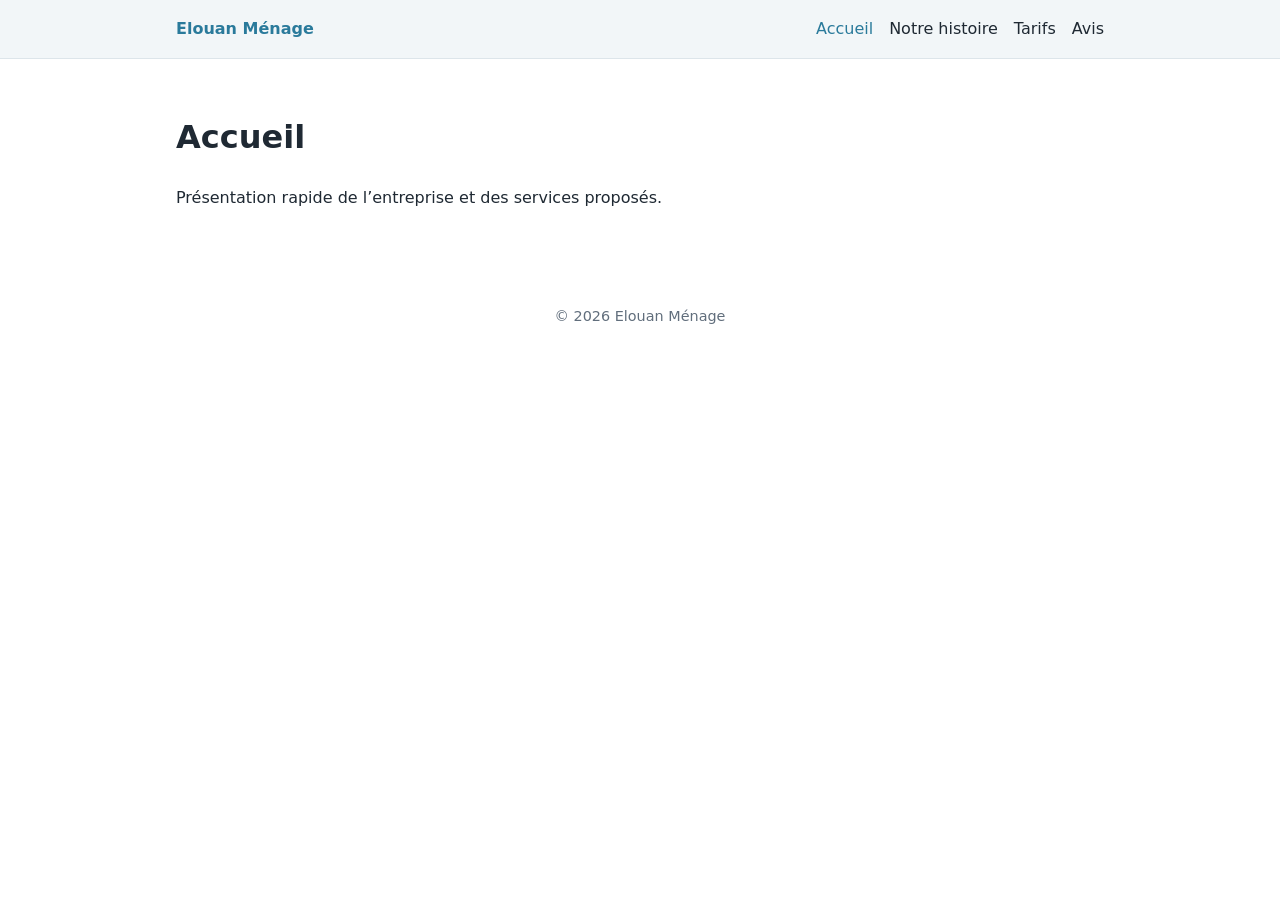
==== index.html @ 5d86d1ef "Accueil : squelette de la page (Rachel) Co-Authored-By: Claude Opus 5.5 <noreply@anthropic.com>" ====
<!doctype html>
<html lang="fr">
<head>
  <meta charset="utf-8">
  <meta name="viewport" content="width=device-width, initial-scale=1">
  <title>Accueil — Elouan Ménage</title>
  <link rel="stylesheet" href="style.css">
</head>
<body>
  <header>
    <nav>
      <a class="logo" href="index.html">Elouan Ménage</a>
      <a href="index.html" aria-current="page">Accueil</a>
      <a href="notre-histoire.html">Notre histoire</a>
      <a href="tarifs.html">Tarifs</a>
      <a href="avis.html">Avis</a>
    </nav>
  </header>

  <main>
    <!-- Page gérée par Rachel sur la branche rachel/accueil -->
    <h1>Accueil</h1>
    <p>Présentation rapide de l’entreprise et des services proposés.</p>
    <!-- À compléter : accroche, services, bouton de contact -->
  </main>

  <footer>
    <p>&copy; 2026 Elouan Ménage</p>
  </footer>
</body>
</html>
---- style.css ----
:root {
  --bg: #ffffff;
  --text: #1f2933;
  --muted: #616e7c;
  --accent: #2a7a9b;
  --surface: #f2f6f8;
}

* { box-sizing: border-box; }

body {
  margin: 0;
  font-family: system-ui, -apple-system, "Segoe UI", Roboto, sans-serif;
  background: var(--bg);
  color: var(--text);
  line-height: 1.6;
}

header {
  background: var(--surface);
  border-bottom: 1px solid #dde5ea;
}

nav {
  max-width: 960px;
  margin: 0 auto;
  padding: 1rem;
  display: flex;
  flex-wrap: wrap;
  gap: 1rem;
  align-items: center;
}

nav .logo {
  font-weight: 700;
  margin-right: auto;
  color: var(--accent);
  text-decoration: none;
}

nav a { color: var(--text); text-decoration: none; }
nav a:hover, nav a[aria-current="page"] { color: var(--accent); }

main {
  max-width: 960px;
  margin: 0 auto;
  padding: 2rem 1rem;
}

footer {
  text-align: center;
  color: var(--muted);
  padding: 2rem 1rem;
  font-size: 0.9rem;
}
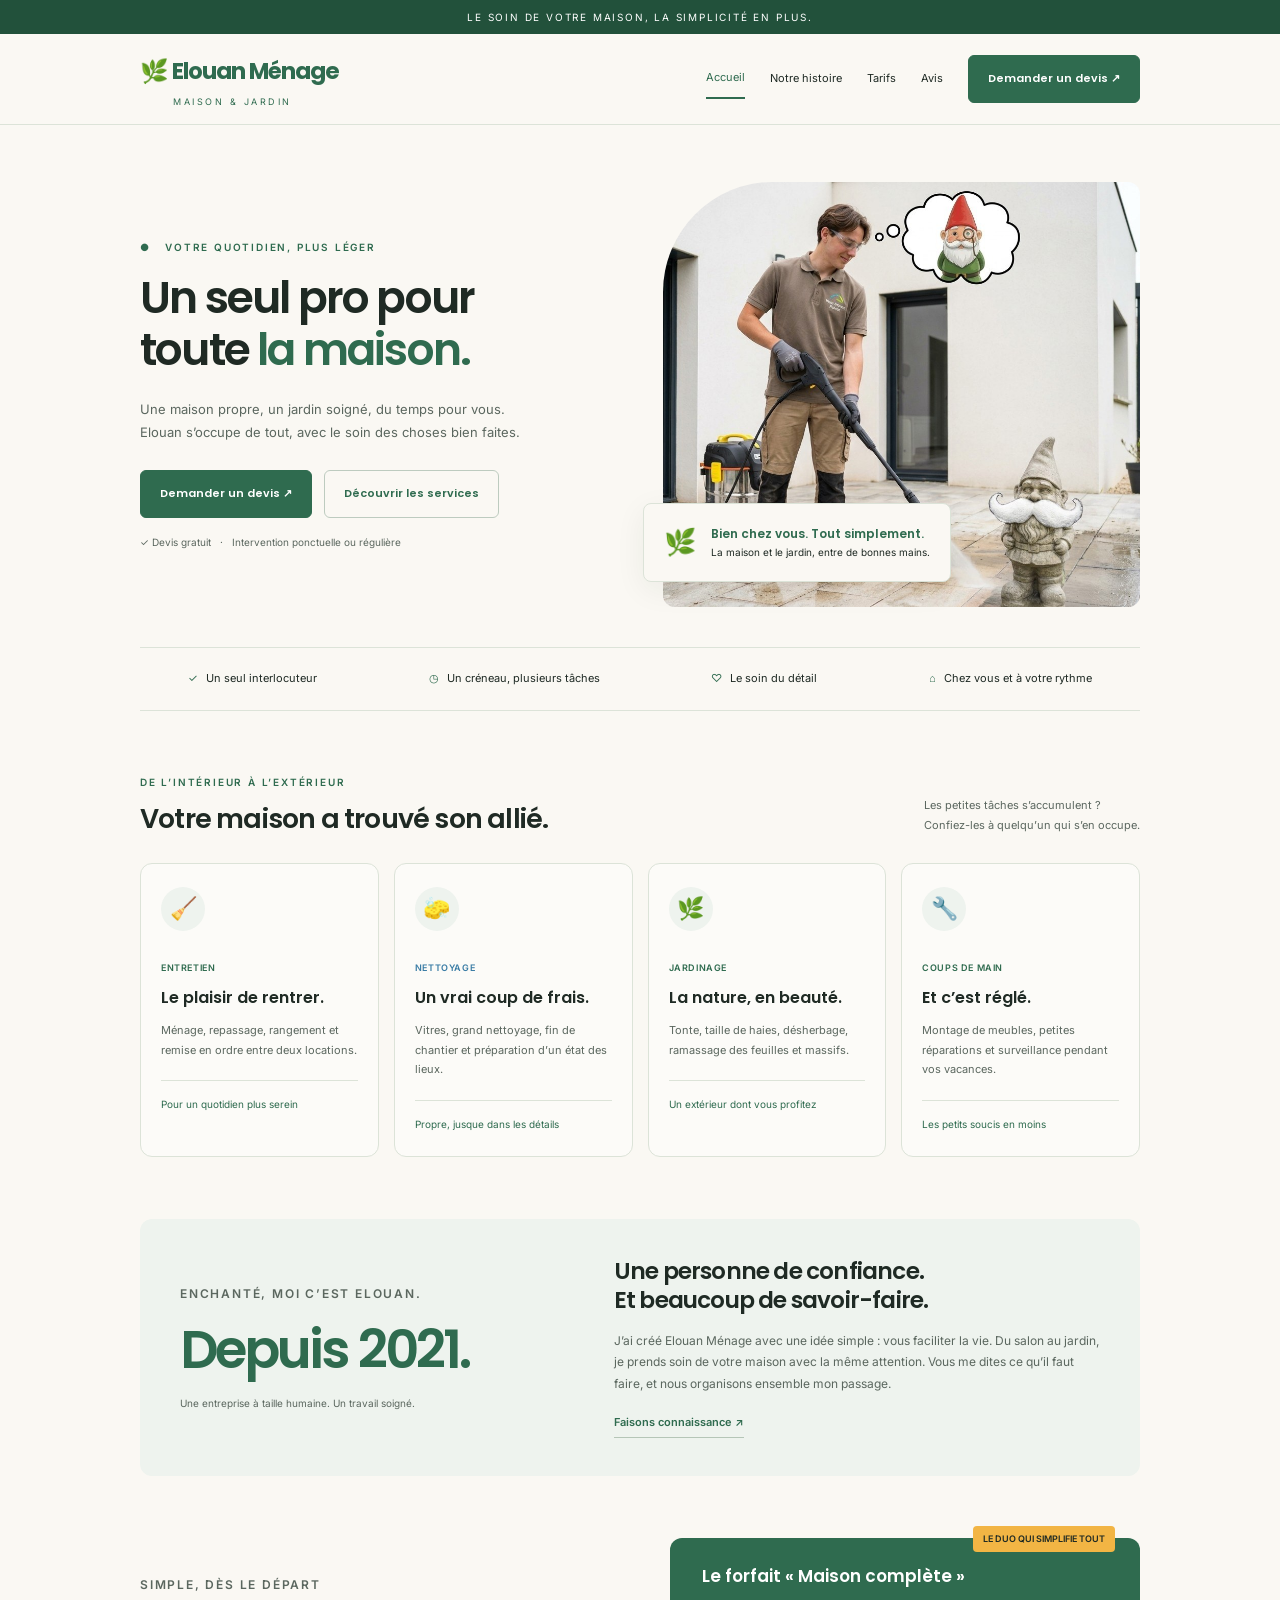
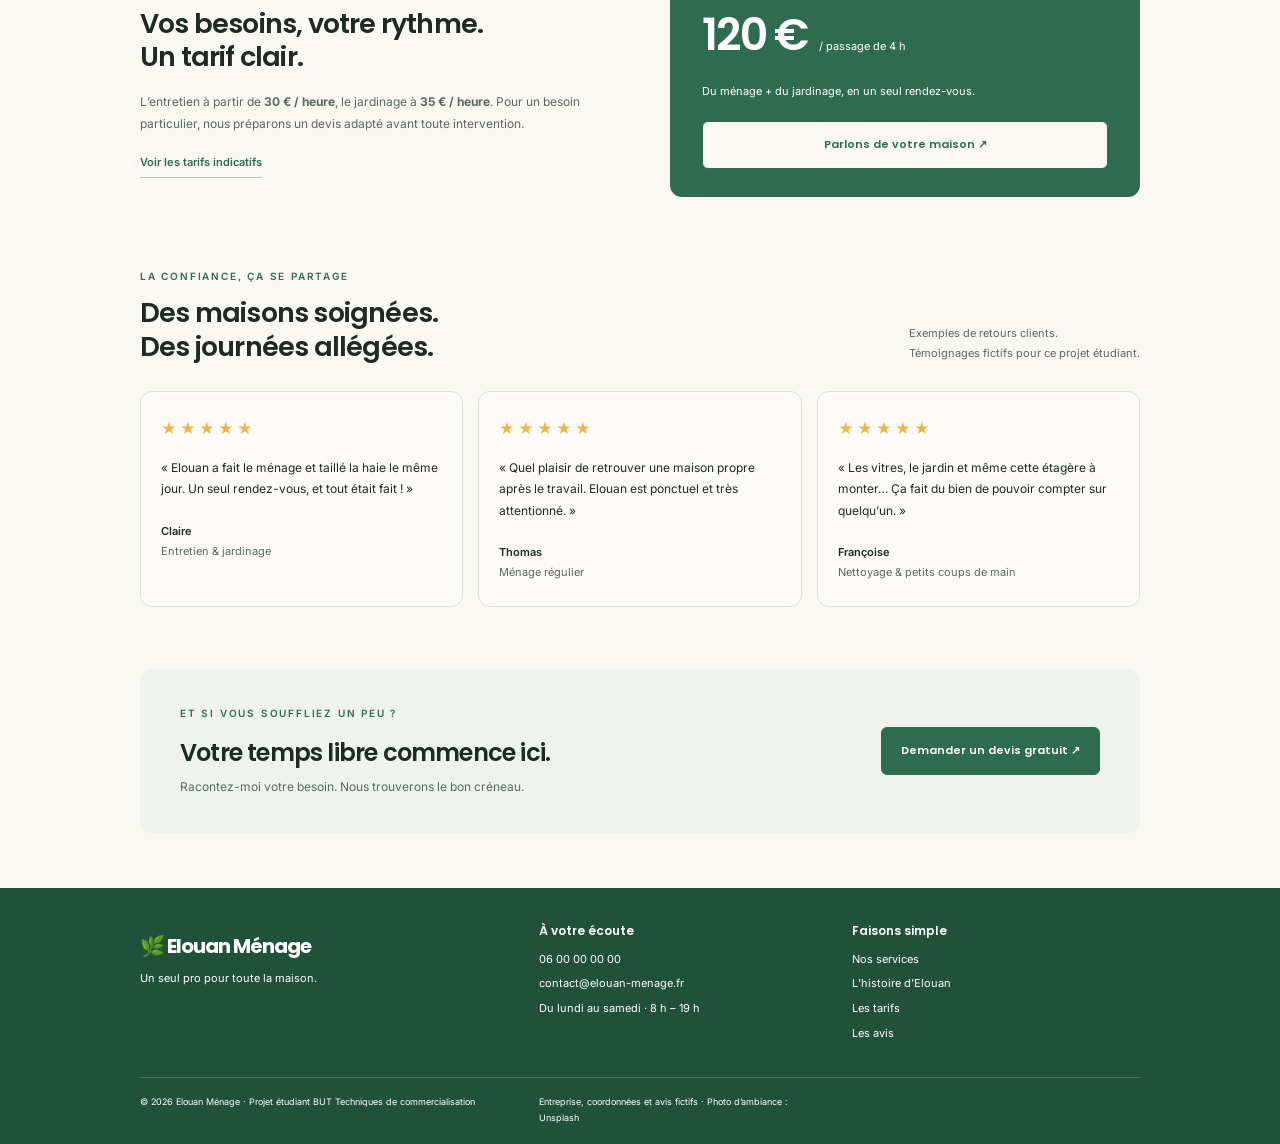
==== commit 1986b7ad: "Accueil : page de Rachel branchée au site - Accueil-Elouan-Menage.html renommé en index.html (rempla" ====
--- a/index.html
+++ b/index.html
@@ -1,31 +1,5 @@
-<!doctype html>
-<html lang="fr">
-<head>
-  <meta charset="utf-8">
-  <meta name="viewport" content="width=device-width, initial-scale=1">
-  <title>Accueil — Elouan Ménage</title>
-  <link rel="stylesheet" href="style.css">
-</head>
-<body>
-  <header>
-    <nav>
-      <a class="logo" href="index.html">Elouan Ménage</a>
-      <a href="index.html" aria-current="page">Accueil</a>
-      <a href="notre-histoire.html">Notre histoire</a>
-      <a href="tarifs.html">Tarifs</a>
-      <a href="avis.html">Avis</a>
-    </nav>
-  </header>
-
-  <main>
-    <!-- Page gérée par Rachel sur la branche rachel/accueil -->
-    <h1>Accueil</h1>
-    <p>Présentation rapide de l’entreprise et des services proposés.</p>
-    <!-- À compléter : accroche, services, bouton de contact -->
-  </main>
-
-  <footer>
-    <p>&copy; 2026 Elouan Ménage</p>
-  </footer>
-</body>
-</html>
+<!doctype html><html lang="fr"><head><meta charset="utf-8"><meta name="viewport" content="width=device-width,initial-scale=1"><meta name="description" content="Entretien, nettoyage, jardinage : Elouan prend soin de votre maison. Découvrez les services et demandez votre devis."><title>Elouan Ménage — Un seul pro pour toute la maison</title><link href="https://fonts.googleapis.com/css2?family=Inter:wght@400;500;600&family=Poppins:wght@500;600;700&display=swap" rel="stylesheet"><style>
+:root{--vert:#2F6B4F;--vert-fonce:#22513B;--bleu:#3A7CA5;--soleil:#F2B544;--fond:#FAF8F3;--surface:#EEF3EE;--texte:#1F2A24;--texte-doux:#5B675F;--rayon:12px}*{box-sizing:border-box}html{scroll-behavior:smooth;scroll-padding-top:25px}body{margin:0;background:var(--fond);color:var(--texte);font:14px/1.8 Inter,sans-serif}h1,h2,h3,.logo,.btn{font-family:Poppins,sans-serif}h1,h2,h3,p{margin:0}h1,h2,h3{line-height:1.25}a{color:inherit;text-decoration:none}button,input,select,textarea{font:inherit}a:focus-visible,button:focus-visible,input:focus-visible,textarea:focus-visible,select:focus-visible{outline:3px solid var(--bleu);outline-offset:4px}.wrap,main{width:min(1000px,calc(100% - 48px));margin:auto}.top{background:var(--vert-fonce);color:white;text-align:center;font-size:10px;letter-spacing:1.8px;padding:8px}header{border-bottom:1px solid #dce3d8}header .wrap{height:90px;display:flex;align-items:center;justify-content:space-between;gap:20px}.logo{font-size:23px;letter-spacing:-1px;font-weight:700;color:var(--vert)}.logo small{display:block;font:9px Inter;letter-spacing:2.5px;margin-left:33px;margin-top:4px}nav{display:flex;gap:25px;align-items:center;font-size:11px}nav .active{border-bottom:2px solid var(--vert);color:var(--vert);padding:9px 0}.btn{display:inline-flex;justify-content:center;align-items:center;gap:22px;background:var(--vert);color:white;border:1px solid var(--vert);border-radius:6px;padding:13px 19px;font-size:11px;font-weight:600;cursor:pointer;transition:transform .2s,background .2s}.btn:hover{background:var(--vert-fonce);transform:translateY(-2px)}.btn-secondaire{background:transparent;color:var(--vert);border-color:#bdcbbf}.btn-secondaire:hover{background:var(--surface)}.hero{display:grid;grid-template-columns:1fr 1fr;gap:45px;align-items:center;padding:57px 0 40px}.eyebrow{font-size:10px;letter-spacing:1.8px;font-weight:600;color:var(--vert);text-transform:uppercase;margin-bottom:16px}h1{font-size:44px;font-weight:600;letter-spacing:-1.8px;line-height:1.18;margin-bottom:22px}h1 em{font-style:normal;color:var(--vert)}.lead{font-size:13px;color:var(--texte-doux);max-width:390px}.actions{display:flex;gap:12px;flex-wrap:wrap;margin-top:26px}.note{font-size:10px;color:var(--texte-doux);margin-top:15px}.photo{height:425px;position:relative}.photo img{width:100%;height:100%;object-fit:cover;border-radius:110px 12px 12px 12px}.photo-label{position:absolute;bottom:25px;left:-20px;background:var(--fond);border:1px solid #dce3d8;box-shadow:0 8px 30px #1f2a2410;border-radius:8px;padding:15px 20px;font-size:10px;display:flex;gap:15px;align-items:center}.photo-label b{display:block;font:600 12px Poppins;color:var(--vert)}.photo-label>span{font-size:26px}.benefits{display:flex;justify-content:space-around;gap:15px;padding:21px 0;border-block:1px solid #dce3d8;font-size:11px}.benefits span{color:var(--vert);margin-right:8px}.section{padding:62px 0}h2{font-size:27px;letter-spacing:-.8px;font-weight:600}.section-head{display:flex;align-items:end;justify-content:space-between;gap:30px;margin-bottom:27px}.section-head p:last-child{color:var(--texte-doux);font-size:11px}.section .eyebrow{margin-bottom:11px}.grille{display:grid;grid-template-columns:repeat(4,1fr);gap:15px}.carte{border:1px solid #dce3d8;border-radius:var(--rayon);padding:23px 20px;background:#ffffff60}.icon{display:flex;align-items:center;justify-content:center;background:var(--surface);border-radius:50%;width:44px;height:44px;font-size:22px;margin-bottom:22px}.badge{font-size:9px;font-weight:600;letter-spacing:.6px;color:var(--vert)}.badge-nettoyage{color:var(--bleu)}h3{font-size:16px;font-weight:600;margin:10px 0 13px}.carte p{font-size:11px;color:var(--texte-doux)}.card-bottom{border-top:1px solid #dce3d8;padding-top:14px;margin-top:20px;color:var(--vert);font-size:10px}.story{background:var(--surface);border-radius:12px;padding:38px 40px;display:grid;grid-template-columns:1fr 1.25fr;gap:45px;align-items:center}.since{font:600 53px/1.1 Poppins;letter-spacing:-3px;color:var(--vert)}.since small{display:block;font:10px/1.7 Inter;letter-spacing:0;color:var(--texte-doux);margin-top:16px}.story h2{font-size:23px;margin-bottom:15px}.story p{font-size:12px;color:var(--texte-doux)}.text-link{display:inline-block;color:var(--vert);font-weight:600;font-size:11px;border-bottom:1px solid #b5c6b7;padding-bottom:4px;margin-top:19px}.pricing{display:grid;grid-template-columns:1fr 1fr;gap:60px;align-items:center}.pricing p{color:var(--texte-doux);font-size:12px;margin-top:17px}.price-card{position:relative;background:var(--vert);color:white;border-radius:12px;padding:28px 32px}.tag{position:absolute;right:25px;top:-12px;background:var(--soleil);color:var(--texte);padding:5px 10px;border-radius:4px;font-size:9px;font-weight:600}.price-card h3{font-size:17px;margin:0}.price{font:600 44px Poppins;letter-spacing:-2px;margin:15px 0}.price small{font:11px Inter;letter-spacing:0;margin-left:12px}.price-card p{color:white;font-size:11px;margin:0 0 19px}.price-card .btn{width:100%;background:var(--fond);color:var(--vert)}.reviews{padding-top:8px}.reviews .grille{grid-template-columns:repeat(3,1fr)}.etoiles{color:var(--soleil)!important;letter-spacing:3px;font-size:15px!important}blockquote{margin:15px 0 22px;font-size:12px;line-height:1.8}.auteur{color:var(--texte)!important;font-weight:600}.cta{background:var(--surface);padding:35px 40px;border-radius:12px;display:flex;justify-content:space-between;align-items:center;gap:25px;margin-bottom:55px}.cta h2{font-size:24px}.cta p:last-child{font-size:12px;color:var(--texte-doux);margin-top:8px}footer{background:var(--vert-fonce);color:white;padding:35px 0 18px}footer .wrap{display:grid;grid-template-columns:1.3fr 1fr 1fr;gap:25px}footer .logo{color:white;font-size:20px}footer a{display:block;font-size:11px;margin:5px 0}footer p{font-size:11px}footer h3{font-size:12px;margin:0 0 12px}.footer-bottom{border-top:1px solid #ffffff30;margin-top:28px;padding-top:16px;font-size:9px;display:flex;justify-content:space-between;gap:20px}.menu{display:none}dialog{max-width:500px;width:calc(100% - 32px);border:1px solid #c5d0c3;border-radius:16px;padding:30px;background:var(--fond);color:var(--texte)}dialog::backdrop{background:#1f2a2477;backdrop-filter:blur(4px)}dialog h2{font-size:24px}.close{float:right;background:none;border:0;font-size:25px;cursor:pointer}form{display:grid;gap:12px;margin-top:20px}label{font-size:12px;font-weight:600}input,select,textarea{display:block;width:100%;padding:10px;border:1px solid #b5c6b7;background:white;border-radius:6px;margin-top:5px;color:var(--texte)}textarea{resize:vertical}.fine{font-size:10px;color:var(--texte-doux)}.skip{position:absolute;left:-1000px}.skip:focus{left:10px;top:10px;z-index:10;background:var(--fond);padding:10px}@media(max-width:800px){nav{gap:13px}nav .btn{display:none}.hero{gap:25px}h1{font-size:36px}.grille{grid-template-columns:repeat(2,1fr)}.photo{height:400px}.benefits{flex-wrap:wrap}.story{gap:25px}.pricing{gap:30px}}@media(max-width:580px){main,.wrap{width:calc(100% - 36px)}.top{font-size:8px}.logo{font-size:20px}header .wrap{height:77px;position:relative}.menu{display:block;background:none;border:1px solid #bdcbbf;padding:7px 10px;border-radius:5px;color:var(--vert)}nav{display:none;position:absolute;top:77px;left:-18px;right:-18px;background:var(--fond);padding:20px;z-index:5;border-bottom:1px solid #c5d0c3}nav.open{display:flex;flex-direction:column;align-items:start}nav .btn{display:flex}.hero{grid-template-columns:1fr;padding-top:35px;gap:30px}h1{font-size:39px}.photo{height:320px}.photo-label{left:10px;bottom:15px}.benefits{justify-content:start;gap:13px;font-size:10px}.benefits div{width:46%}.section{padding:42px 0}.section-head{display:block}.section-head>p{margin-top:14px}.carte{padding:19px 15px}.grille{gap:11px}.story{grid-template-columns:1fr;padding:28px}.since{font-size:45px}.pricing{grid-template-columns:1fr;gap:30px}.reviews .grille{grid-template-columns:1fr}.cta{display:block;padding:28px;margin-bottom:35px}.cta .btn{margin-top:20px}footer .wrap{grid-template-columns:1fr 1fr}footer .brand{grid-column:1/-1}.footer-bottom{display:block}h2{font-size:26px}}@media(prefers-reduced-motion:reduce){html{scroll-behavior:auto}.btn{transition:none}}
+</style></head><body><a class="skip" href="#contenu">Aller au contenu</a><div class="top">LE SOIN DE VOTRE MAISON, LA SIMPLICITÉ EN PLUS.</div><header><div class="wrap"><a href="index.html" class="logo">🌿 Elouan Ménage<small>MAISON & JARDIN</small></a><button class="menu" aria-expanded="false" aria-controls="navigation">Menu ☰</button><nav id="navigation" aria-label="Navigation principale"><a class="active" href="index.html" aria-current="page">Accueil</a><a href="notre-histoire.html">Notre histoire</a><a href="tarifs.html">Tarifs</a><a href="avis.html">Avis</a><button class="btn" data-devis>Demander un devis ↗</button></nav></div></header><main id="contenu"><section class="hero"><div><p class="eyebrow">● &nbsp; Votre quotidien, plus léger</p><h1>Un seul pro pour<br>toute <em>la maison.</em></h1><p class="lead">Une maison propre, un jardin soigné, du temps pour vous. Elouan s’occupe de tout, avec le soin des choses bien faites.</p><div class="actions"><button class="btn" data-devis>Demander un devis ↗</button><a class="btn btn-secondaire" href="#services">Découvrir les services</a></div><p class="note">✓ Devis gratuit &nbsp; · &nbsp; Intervention ponctuelle ou régulière</p></div><div class="photo"><img style="object-position:72% center" src="images/accueil-terrasse-nain.jpg" alt="Elouan nettoie une terrasse au nettoyeur haute pression, sous l'œil d'un nain de jardin à moustache" width="1280" height="832" fetchpriority="high"><div class="photo-label"><span>🌿</span><div><b>Bien chez vous. Tout simplement.</b>La maison et le jardin, entre de bonnes mains.</div></div></div></section><div class="benefits"><div><span>✓</span>Un seul interlocuteur</div><div><span>◷</span>Un créneau, plusieurs tâches</div><div><span>♡</span>Le soin du détail</div><div><span>⌂</span>Chez vous et à votre rythme</div></div><section class="section" id="services"><div class="section-head"><div><p class="eyebrow">De l’intérieur à l’extérieur</p><h2>Votre maison a trouvé son allié.</h2></div><p>Les petites tâches s’accumulent ?<br>Confiez-les à quelqu’un qui s’en occupe.</p></div><div class="grille"><article class="carte"><span class="icon" aria-hidden="true">🧹</span><span class="badge badge-entretien">ENTRETIEN</span><h3>Le plaisir de rentrer.</h3><p>Ménage, repassage, rangement et remise en ordre entre deux locations.</p><div class="card-bottom">Pour un quotidien plus serein</div></article><article class="carte"><span class="icon" aria-hidden="true">🧽</span><span class="badge badge-nettoyage">NETTOYAGE</span><h3>Un vrai coup de frais.</h3><p>Vitres, grand nettoyage, fin de chantier et préparation d’un état des lieux.</p><div class="card-bottom">Propre, jusque dans les détails</div></article><article class="carte"><span class="icon" aria-hidden="true">🌿</span><span class="badge badge-jardinage">JARDINAGE</span><h3>La nature, en beauté.</h3><p>Tonte, taille de haies, désherbage, ramassage des feuilles et massifs.</p><div class="card-bottom">Un extérieur dont vous profitez</div></article><article class="carte"><span class="icon" aria-hidden="true">🔧</span><span class="badge badge-coup-de-main">COUPS DE MAIN</span><h3>Et c’est réglé.</h3><p>Montage de meubles, petites réparations et surveillance pendant vos vacances.</p><div class="card-bottom">Les petits soucis en moins</div></article></div></section><section class="story" id="histoire"><div><p class="eyebrow">Enchanté, moi c’est Elouan.</p><div class="since">Depuis 2021.<small>Une entreprise à taille humaine. Un travail soigné.</small></div></div><div><h2>Une personne de confiance.<br>Et beaucoup de savoir-faire.</h2><p>J’ai créé Elouan Ménage avec une idée simple : vous faciliter la vie. Du salon au jardin, je prends soin de votre maison avec la même attention. Vous me dites ce qu’il faut faire, et nous organisons ensemble mon passage.</p><a class="text-link" href="notre-histoire.html">Faisons connaissance ↗</a></div></section><section class="section pricing" id="tarifs"><div><p class="eyebrow">Simple, dès le départ</p><h2>Vos besoins, votre rythme.<br>Un tarif clair.</h2><p>L’entretien à partir de <strong>30 € / heure</strong>, le jardinage à <strong>35 € / heure</strong>. Pour un besoin particulier, nous préparons un devis adapté avant toute intervention.</p><details><summary class="text-link">Voir les tarifs indicatifs</summary><p>Grand nettoyage : à partir de 150 €.<br>Les prix seront précisés dans votre devis.</p></details></div><article class="price-card"><span class="tag">LE DUO QUI SIMPLIFIE TOUT</span><h3>Le forfait « Maison complète »</h3><div class="price">120 €<small>/ passage de 4 h</small></div><p>Du ménage + du jardinage, en un seul rendez-vous.</p><button class="btn" data-devis>Parlons de votre maison ↗</button></article></section><section class="section reviews" id="avis"><div class="section-head"><div><p class="eyebrow">La confiance, ça se partage</p><h2>Des maisons soignées.<br>Des journées allégées.</h2></div><p>Exemples de retours clients.<br>Témoignages fictifs pour ce projet étudiant.</p></div><div class="grille"><article class="carte avis"><p class="etoiles" aria-label="5 sur 5">★★★★★</p><blockquote>« Elouan a fait le ménage et taillé la haie le même jour. Un seul rendez-vous, et tout était fait ! »</blockquote><p class="auteur">Claire</p><p>Entretien & jardinage</p></article><article class="carte avis"><p class="etoiles" aria-label="5 sur 5">★★★★★</p><blockquote>« Quel plaisir de retrouver une maison propre après le travail. Elouan est ponctuel et très attentionné. »</blockquote><p class="auteur">Thomas</p><p>Ménage régulier</p></article><article class="carte avis"><p class="etoiles" aria-label="5 sur 5">★★★★★</p><blockquote>« Les vitres, le jardin et même cette étagère à monter… Ça fait du bien de pouvoir compter sur quelqu’un. »</blockquote><p class="auteur">Françoise</p><p>Nettoyage & petits coups de main</p></article></div></section><section class="cta" id="contact"><div><p class="eyebrow">Et si vous souffliez un peu ?</p><h2>Votre temps libre commence ici.</h2><p>Racontez-moi votre besoin. Nous trouverons le bon créneau.</p></div><button class="btn" data-devis>Demander un devis gratuit ↗</button></section></main><footer><div class="wrap"><div class="brand"><a href="index.html" class="logo">🌿 Elouan Ménage</a><p>Un seul pro pour toute la maison.</p></div><div><h3>À votre écoute</h3><a href="tel:+33600000000">06 00 00 00 00</a><a href="mailto:contact@elouan-menage.fr">contact@elouan-menage.fr</a><p>Du lundi au samedi · 8 h – 19 h</p></div><div><h3>Faisons simple</h3><a href="#services">Nos services</a><a href="notre-histoire.html">L’histoire d’Elouan</a><a href="tarifs.html">Les tarifs</a><a href="avis.html">Les avis</a></div></div><div class="wrap footer-bottom"><span>© 2026 Elouan Ménage · Projet étudiant BUT Techniques de commercialisation</span><span>Entreprise, coordonnées et avis fictifs · Photo d’ambiance : Unsplash</span></div></footer><dialog id="devis"><button class="close" aria-label="Fermer">×</button><p class="eyebrow">Un premier pas, tout simplement</p><h2>Parlons de votre besoin.</h2><p>Préparez votre demande de devis gratuit.</p><form><label>Votre nom<input name="nom" required autocomplete="name" placeholder="Prénom et nom"></label><label>Votre e-mail<input type="email" name="email" required autocomplete="email" placeholder="vous@exemple.fr"></label><label>Le service qui vous intéresse<select name="service"><option>Plusieurs services</option><option>Entretien</option><option>Nettoyage</option><option>Jardinage</option><option>Petits coups de main</option><option>Forfait Maison complète</option></select></label><label>Votre besoin<textarea name="besoin" required rows="3" placeholder="Votre commune, les tâches à prévoir, la fréquence souhaitée…"></textarea></label><button class="btn" type="submit">Préparer mon e-mail ↗</button><p class="fine">Démonstration : votre messagerie s’ouvrira avec la demande préparée. L’adresse est fictive. Aucune donnée n’est enregistrée sur ce site.</p></form></dialog><script>
+const menu=document.querySelector('.menu'),nav=document.querySelector('nav'),dialog=document.querySelector('dialog');menu.addEventListener('click',()=>{menu.setAttribute('aria-expanded',String(nav.classList.toggle('open')))});nav.querySelectorAll('a').forEach(a=>a.addEventListener('click',()=>{nav.classList.remove('open');menu.setAttribute('aria-expanded','false')}));document.querySelectorAll('[data-devis]').forEach(b=>b.addEventListener('click',()=>dialog.showModal()));document.querySelector('.close').addEventListener('click',()=>dialog.close());document.querySelector('form').addEventListener('submit',e=>{e.preventDefault();const d=new FormData(e.target);location.href='mailto:contact@elouan-menage.fr?subject='+encodeURIComponent('Demande de devis — '+d.get('service'))+'&body='+encodeURIComponent('Bonjour Elouan,\n\n'+d.get('besoin')+'\n\nService : '+d.get('service')+'\nNom : '+d.get('nom')+'\nE-mail : '+d.get('email'));});
+</script></body></html>
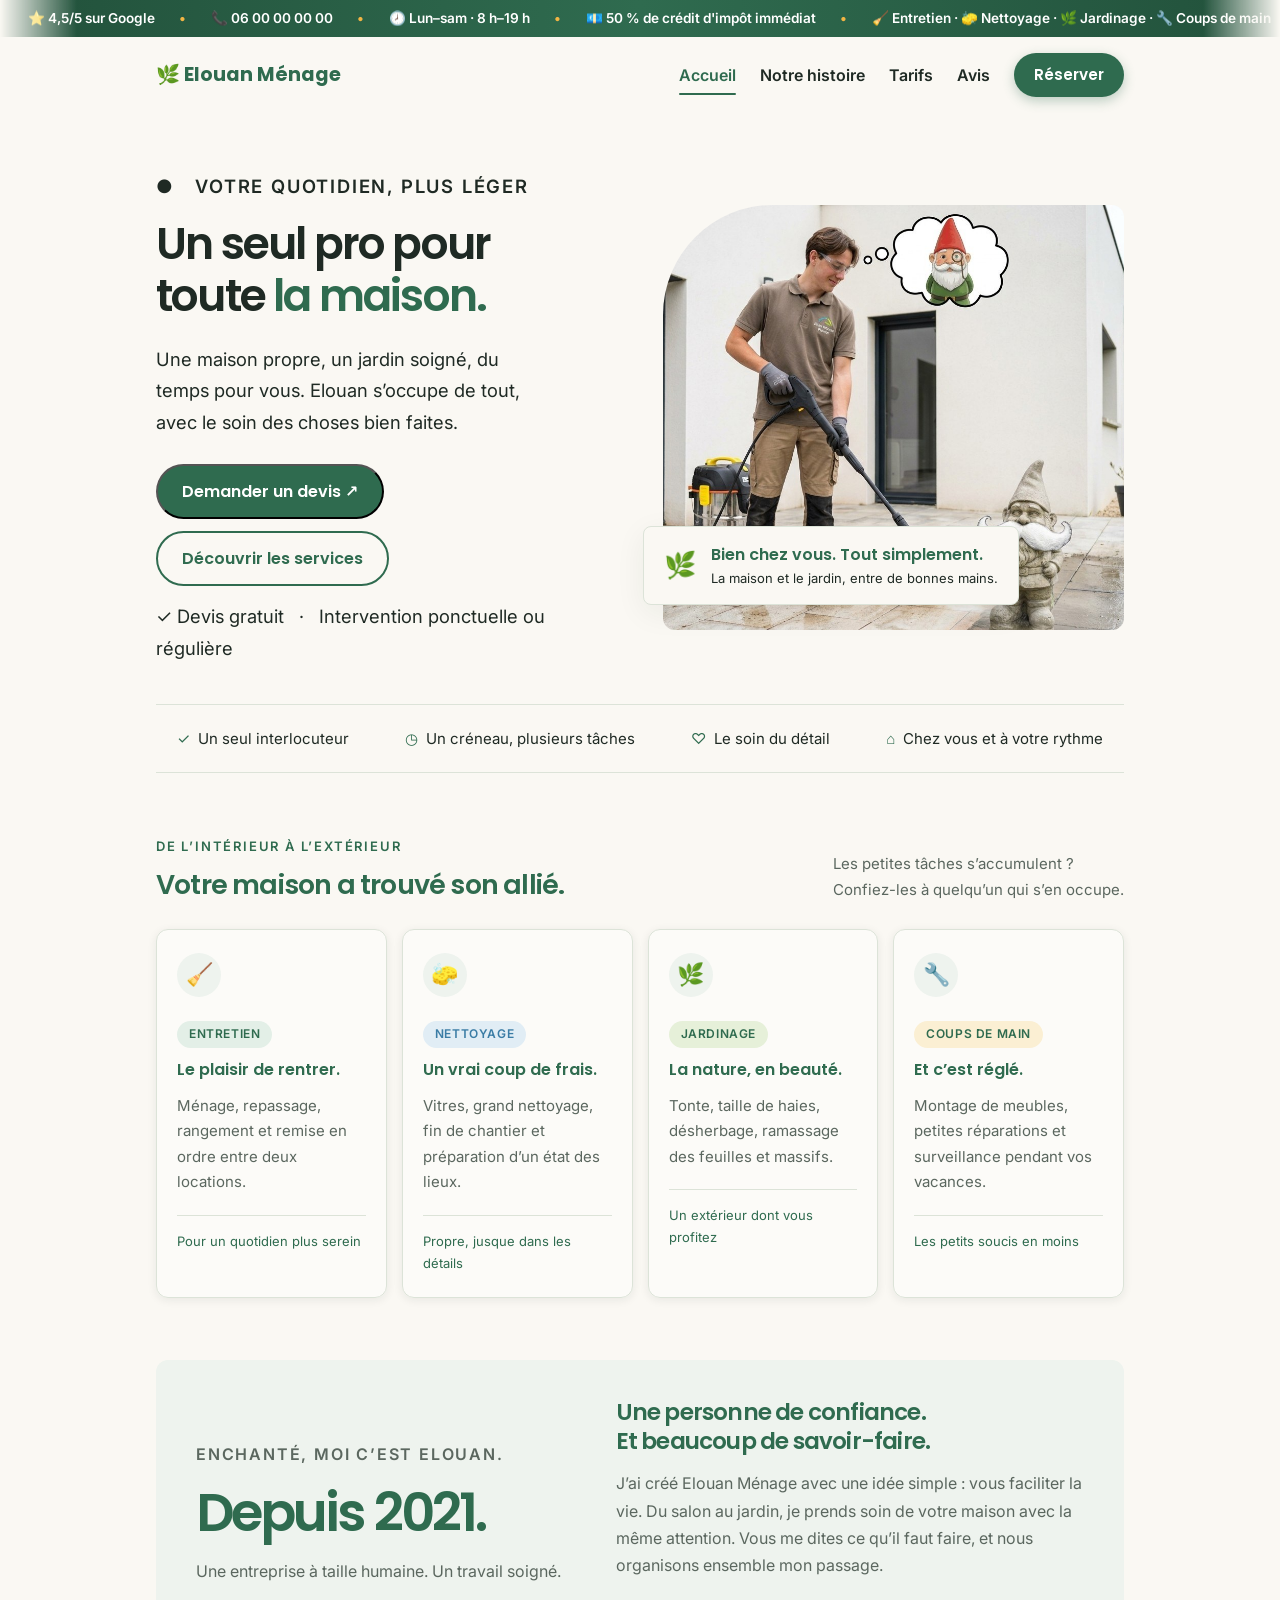
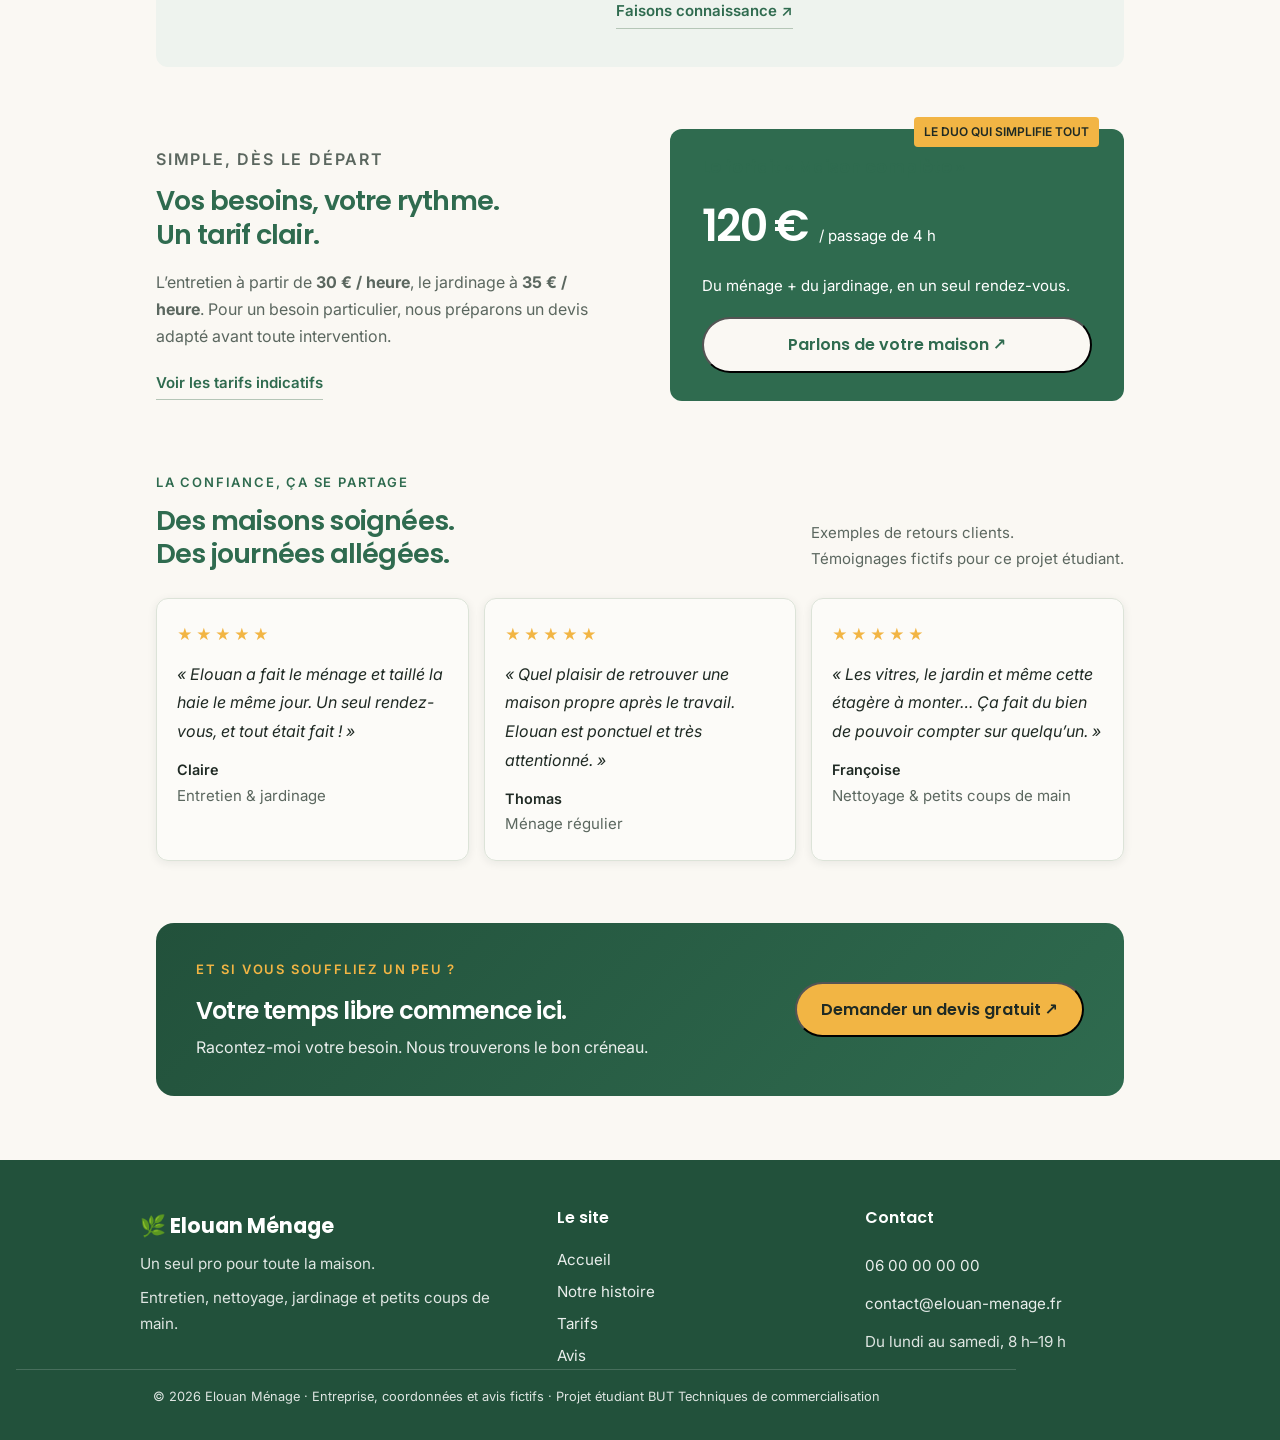
==== commit 81dd47c5: "Harmonisation de la DA sur tout le site (modèle : page Avis) - style.css : en-tête collant avec band" ====
--- a/index.html
+++ b/index.html
@@ -1,5 +1,63 @@
-<!doctype html><html lang="fr"><head><meta charset="utf-8"><meta name="viewport" content="width=device-width,initial-scale=1"><meta name="description" content="Entretien, nettoyage, jardinage : Elouan prend soin de votre maison. Découvrez les services et demandez votre devis."><title>Elouan Ménage — Un seul pro pour toute la maison</title><link href="https://fonts.googleapis.com/css2?family=Inter:wght@400;500;600&family=Poppins:wght@500;600;700&display=swap" rel="stylesheet"><style>
-:root{--vert:#2F6B4F;--vert-fonce:#22513B;--bleu:#3A7CA5;--soleil:#F2B544;--fond:#FAF8F3;--surface:#EEF3EE;--texte:#1F2A24;--texte-doux:#5B675F;--rayon:12px}*{box-sizing:border-box}html{scroll-behavior:smooth;scroll-padding-top:25px}body{margin:0;background:var(--fond);color:var(--texte);font:14px/1.8 Inter,sans-serif}h1,h2,h3,.logo,.btn{font-family:Poppins,sans-serif}h1,h2,h3,p{margin:0}h1,h2,h3{line-height:1.25}a{color:inherit;text-decoration:none}button,input,select,textarea{font:inherit}a:focus-visible,button:focus-visible,input:focus-visible,textarea:focus-visible,select:focus-visible{outline:3px solid var(--bleu);outline-offset:4px}.wrap,main{width:min(1000px,calc(100% - 48px));margin:auto}.top{background:var(--vert-fonce);color:white;text-align:center;font-size:10px;letter-spacing:1.8px;padding:8px}header{border-bottom:1px solid #dce3d8}header .wrap{height:90px;display:flex;align-items:center;justify-content:space-between;gap:20px}.logo{font-size:23px;letter-spacing:-1px;font-weight:700;color:var(--vert)}.logo small{display:block;font:9px Inter;letter-spacing:2.5px;margin-left:33px;margin-top:4px}nav{display:flex;gap:25px;align-items:center;font-size:11px}nav .active{border-bottom:2px solid var(--vert);color:var(--vert);padding:9px 0}.btn{display:inline-flex;justify-content:center;align-items:center;gap:22px;background:var(--vert);color:white;border:1px solid var(--vert);border-radius:6px;padding:13px 19px;font-size:11px;font-weight:600;cursor:pointer;transition:transform .2s,background .2s}.btn:hover{background:var(--vert-fonce);transform:translateY(-2px)}.btn-secondaire{background:transparent;color:var(--vert);border-color:#bdcbbf}.btn-secondaire:hover{background:var(--surface)}.hero{display:grid;grid-template-columns:1fr 1fr;gap:45px;align-items:center;padding:57px 0 40px}.eyebrow{font-size:10px;letter-spacing:1.8px;font-weight:600;color:var(--vert);text-transform:uppercase;margin-bottom:16px}h1{font-size:44px;font-weight:600;letter-spacing:-1.8px;line-height:1.18;margin-bottom:22px}h1 em{font-style:normal;color:var(--vert)}.lead{font-size:13px;color:var(--texte-doux);max-width:390px}.actions{display:flex;gap:12px;flex-wrap:wrap;margin-top:26px}.note{font-size:10px;color:var(--texte-doux);margin-top:15px}.photo{height:425px;position:relative}.photo img{width:100%;height:100%;object-fit:cover;border-radius:110px 12px 12px 12px}.photo-label{position:absolute;bottom:25px;left:-20px;background:var(--fond);border:1px solid #dce3d8;box-shadow:0 8px 30px #1f2a2410;border-radius:8px;padding:15px 20px;font-size:10px;display:flex;gap:15px;align-items:center}.photo-label b{display:block;font:600 12px Poppins;color:var(--vert)}.photo-label>span{font-size:26px}.benefits{display:flex;justify-content:space-around;gap:15px;padding:21px 0;border-block:1px solid #dce3d8;font-size:11px}.benefits span{color:var(--vert);margin-right:8px}.section{padding:62px 0}h2{font-size:27px;letter-spacing:-.8px;font-weight:600}.section-head{display:flex;align-items:end;justify-content:space-between;gap:30px;margin-bottom:27px}.section-head p:last-child{color:var(--texte-doux);font-size:11px}.section .eyebrow{margin-bottom:11px}.grille{display:grid;grid-template-columns:repeat(4,1fr);gap:15px}.carte{border:1px solid #dce3d8;border-radius:var(--rayon);padding:23px 20px;background:#ffffff60}.icon{display:flex;align-items:center;justify-content:center;background:var(--surface);border-radius:50%;width:44px;height:44px;font-size:22px;margin-bottom:22px}.badge{font-size:9px;font-weight:600;letter-spacing:.6px;color:var(--vert)}.badge-nettoyage{color:var(--bleu)}h3{font-size:16px;font-weight:600;margin:10px 0 13px}.carte p{font-size:11px;color:var(--texte-doux)}.card-bottom{border-top:1px solid #dce3d8;padding-top:14px;margin-top:20px;color:var(--vert);font-size:10px}.story{background:var(--surface);border-radius:12px;padding:38px 40px;display:grid;grid-template-columns:1fr 1.25fr;gap:45px;align-items:center}.since{font:600 53px/1.1 Poppins;letter-spacing:-3px;color:var(--vert)}.since small{display:block;font:10px/1.7 Inter;letter-spacing:0;color:var(--texte-doux);margin-top:16px}.story h2{font-size:23px;margin-bottom:15px}.story p{font-size:12px;color:var(--texte-doux)}.text-link{display:inline-block;color:var(--vert);font-weight:600;font-size:11px;border-bottom:1px solid #b5c6b7;padding-bottom:4px;margin-top:19px}.pricing{display:grid;grid-template-columns:1fr 1fr;gap:60px;align-items:center}.pricing p{color:var(--texte-doux);font-size:12px;margin-top:17px}.price-card{position:relative;background:var(--vert);color:white;border-radius:12px;padding:28px 32px}.tag{position:absolute;right:25px;top:-12px;background:var(--soleil);color:var(--texte);padding:5px 10px;border-radius:4px;font-size:9px;font-weight:600}.price-card h3{font-size:17px;margin:0}.price{font:600 44px Poppins;letter-spacing:-2px;margin:15px 0}.price small{font:11px Inter;letter-spacing:0;margin-left:12px}.price-card p{color:white;font-size:11px;margin:0 0 19px}.price-card .btn{width:100%;background:var(--fond);color:var(--vert)}.reviews{padding-top:8px}.reviews .grille{grid-template-columns:repeat(3,1fr)}.etoiles{color:var(--soleil)!important;letter-spacing:3px;font-size:15px!important}blockquote{margin:15px 0 22px;font-size:12px;line-height:1.8}.auteur{color:var(--texte)!important;font-weight:600}.cta{background:var(--surface);padding:35px 40px;border-radius:12px;display:flex;justify-content:space-between;align-items:center;gap:25px;margin-bottom:55px}.cta h2{font-size:24px}.cta p:last-child{font-size:12px;color:var(--texte-doux);margin-top:8px}footer{background:var(--vert-fonce);color:white;padding:35px 0 18px}footer .wrap{display:grid;grid-template-columns:1.3fr 1fr 1fr;gap:25px}footer .logo{color:white;font-size:20px}footer a{display:block;font-size:11px;margin:5px 0}footer p{font-size:11px}footer h3{font-size:12px;margin:0 0 12px}.footer-bottom{border-top:1px solid #ffffff30;margin-top:28px;padding-top:16px;font-size:9px;display:flex;justify-content:space-between;gap:20px}.menu{display:none}dialog{max-width:500px;width:calc(100% - 32px);border:1px solid #c5d0c3;border-radius:16px;padding:30px;background:var(--fond);color:var(--texte)}dialog::backdrop{background:#1f2a2477;backdrop-filter:blur(4px)}dialog h2{font-size:24px}.close{float:right;background:none;border:0;font-size:25px;cursor:pointer}form{display:grid;gap:12px;margin-top:20px}label{font-size:12px;font-weight:600}input,select,textarea{display:block;width:100%;padding:10px;border:1px solid #b5c6b7;background:white;border-radius:6px;margin-top:5px;color:var(--texte)}textarea{resize:vertical}.fine{font-size:10px;color:var(--texte-doux)}.skip{position:absolute;left:-1000px}.skip:focus{left:10px;top:10px;z-index:10;background:var(--fond);padding:10px}@media(max-width:800px){nav{gap:13px}nav .btn{display:none}.hero{gap:25px}h1{font-size:36px}.grille{grid-template-columns:repeat(2,1fr)}.photo{height:400px}.benefits{flex-wrap:wrap}.story{gap:25px}.pricing{gap:30px}}@media(max-width:580px){main,.wrap{width:calc(100% - 36px)}.top{font-size:8px}.logo{font-size:20px}header .wrap{height:77px;position:relative}.menu{display:block;background:none;border:1px solid #bdcbbf;padding:7px 10px;border-radius:5px;color:var(--vert)}nav{display:none;position:absolute;top:77px;left:-18px;right:-18px;background:var(--fond);padding:20px;z-index:5;border-bottom:1px solid #c5d0c3}nav.open{display:flex;flex-direction:column;align-items:start}nav .btn{display:flex}.hero{grid-template-columns:1fr;padding-top:35px;gap:30px}h1{font-size:39px}.photo{height:320px}.photo-label{left:10px;bottom:15px}.benefits{justify-content:start;gap:13px;font-size:10px}.benefits div{width:46%}.section{padding:42px 0}.section-head{display:block}.section-head>p{margin-top:14px}.carte{padding:19px 15px}.grille{gap:11px}.story{grid-template-columns:1fr;padding:28px}.since{font-size:45px}.pricing{grid-template-columns:1fr;gap:30px}.reviews .grille{grid-template-columns:1fr}.cta{display:block;padding:28px;margin-bottom:35px}.cta .btn{margin-top:20px}footer .wrap{grid-template-columns:1fr 1fr}footer .brand{grid-column:1/-1}.footer-bottom{display:block}h2{font-size:26px}}@media(prefers-reduced-motion:reduce){html{scroll-behavior:auto}.btn{transition:none}}
-</style></head><body><a class="skip" href="#contenu">Aller au contenu</a><div class="top">LE SOIN DE VOTRE MAISON, LA SIMPLICITÉ EN PLUS.</div><header><div class="wrap"><a href="index.html" class="logo">🌿 Elouan Ménage<small>MAISON & JARDIN</small></a><button class="menu" aria-expanded="false" aria-controls="navigation">Menu ☰</button><nav id="navigation" aria-label="Navigation principale"><a class="active" href="index.html" aria-current="page">Accueil</a><a href="notre-histoire.html">Notre histoire</a><a href="tarifs.html">Tarifs</a><a href="avis.html">Avis</a><button class="btn" data-devis>Demander un devis ↗</button></nav></div></header><main id="contenu"><section class="hero"><div><p class="eyebrow">● &nbsp; Votre quotidien, plus léger</p><h1>Un seul pro pour<br>toute <em>la maison.</em></h1><p class="lead">Une maison propre, un jardin soigné, du temps pour vous. Elouan s’occupe de tout, avec le soin des choses bien faites.</p><div class="actions"><button class="btn" data-devis>Demander un devis ↗</button><a class="btn btn-secondaire" href="#services">Découvrir les services</a></div><p class="note">✓ Devis gratuit &nbsp; · &nbsp; Intervention ponctuelle ou régulière</p></div><div class="photo"><img style="object-position:72% center" src="images/accueil-terrasse-nain.jpg" alt="Elouan nettoie une terrasse au nettoyeur haute pression, sous l'œil d'un nain de jardin à moustache" width="1280" height="832" fetchpriority="high"><div class="photo-label"><span>🌿</span><div><b>Bien chez vous. Tout simplement.</b>La maison et le jardin, entre de bonnes mains.</div></div></div></section><div class="benefits"><div><span>✓</span>Un seul interlocuteur</div><div><span>◷</span>Un créneau, plusieurs tâches</div><div><span>♡</span>Le soin du détail</div><div><span>⌂</span>Chez vous et à votre rythme</div></div><section class="section" id="services"><div class="section-head"><div><p class="eyebrow">De l’intérieur à l’extérieur</p><h2>Votre maison a trouvé son allié.</h2></div><p>Les petites tâches s’accumulent ?<br>Confiez-les à quelqu’un qui s’en occupe.</p></div><div class="grille"><article class="carte"><span class="icon" aria-hidden="true">🧹</span><span class="badge badge-entretien">ENTRETIEN</span><h3>Le plaisir de rentrer.</h3><p>Ménage, repassage, rangement et remise en ordre entre deux locations.</p><div class="card-bottom">Pour un quotidien plus serein</div></article><article class="carte"><span class="icon" aria-hidden="true">🧽</span><span class="badge badge-nettoyage">NETTOYAGE</span><h3>Un vrai coup de frais.</h3><p>Vitres, grand nettoyage, fin de chantier et préparation d’un état des lieux.</p><div class="card-bottom">Propre, jusque dans les détails</div></article><article class="carte"><span class="icon" aria-hidden="true">🌿</span><span class="badge badge-jardinage">JARDINAGE</span><h3>La nature, en beauté.</h3><p>Tonte, taille de haies, désherbage, ramassage des feuilles et massifs.</p><div class="card-bottom">Un extérieur dont vous profitez</div></article><article class="carte"><span class="icon" aria-hidden="true">🔧</span><span class="badge badge-coup-de-main">COUPS DE MAIN</span><h3>Et c’est réglé.</h3><p>Montage de meubles, petites réparations et surveillance pendant vos vacances.</p><div class="card-bottom">Les petits soucis en moins</div></article></div></section><section class="story" id="histoire"><div><p class="eyebrow">Enchanté, moi c’est Elouan.</p><div class="since">Depuis 2021.<small>Une entreprise à taille humaine. Un travail soigné.</small></div></div><div><h2>Une personne de confiance.<br>Et beaucoup de savoir-faire.</h2><p>J’ai créé Elouan Ménage avec une idée simple : vous faciliter la vie. Du salon au jardin, je prends soin de votre maison avec la même attention. Vous me dites ce qu’il faut faire, et nous organisons ensemble mon passage.</p><a class="text-link" href="notre-histoire.html">Faisons connaissance ↗</a></div></section><section class="section pricing" id="tarifs"><div><p class="eyebrow">Simple, dès le départ</p><h2>Vos besoins, votre rythme.<br>Un tarif clair.</h2><p>L’entretien à partir de <strong>30 € / heure</strong>, le jardinage à <strong>35 € / heure</strong>. Pour un besoin particulier, nous préparons un devis adapté avant toute intervention.</p><details><summary class="text-link">Voir les tarifs indicatifs</summary><p>Grand nettoyage : à partir de 150 €.<br>Les prix seront précisés dans votre devis.</p></details></div><article class="price-card"><span class="tag">LE DUO QUI SIMPLIFIE TOUT</span><h3>Le forfait « Maison complète »</h3><div class="price">120 €<small>/ passage de 4 h</small></div><p>Du ménage + du jardinage, en un seul rendez-vous.</p><button class="btn" data-devis>Parlons de votre maison ↗</button></article></section><section class="section reviews" id="avis"><div class="section-head"><div><p class="eyebrow">La confiance, ça se partage</p><h2>Des maisons soignées.<br>Des journées allégées.</h2></div><p>Exemples de retours clients.<br>Témoignages fictifs pour ce projet étudiant.</p></div><div class="grille"><article class="carte avis"><p class="etoiles" aria-label="5 sur 5">★★★★★</p><blockquote>« Elouan a fait le ménage et taillé la haie le même jour. Un seul rendez-vous, et tout était fait ! »</blockquote><p class="auteur">Claire</p><p>Entretien & jardinage</p></article><article class="carte avis"><p class="etoiles" aria-label="5 sur 5">★★★★★</p><blockquote>« Quel plaisir de retrouver une maison propre après le travail. Elouan est ponctuel et très attentionné. »</blockquote><p class="auteur">Thomas</p><p>Ménage régulier</p></article><article class="carte avis"><p class="etoiles" aria-label="5 sur 5">★★★★★</p><blockquote>« Les vitres, le jardin et même cette étagère à monter… Ça fait du bien de pouvoir compter sur quelqu’un. »</blockquote><p class="auteur">Françoise</p><p>Nettoyage & petits coups de main</p></article></div></section><section class="cta" id="contact"><div><p class="eyebrow">Et si vous souffliez un peu ?</p><h2>Votre temps libre commence ici.</h2><p>Racontez-moi votre besoin. Nous trouverons le bon créneau.</p></div><button class="btn" data-devis>Demander un devis gratuit ↗</button></section></main><footer><div class="wrap"><div class="brand"><a href="index.html" class="logo">🌿 Elouan Ménage</a><p>Un seul pro pour toute la maison.</p></div><div><h3>À votre écoute</h3><a href="tel:+33600000000">06 00 00 00 00</a><a href="mailto:contact@elouan-menage.fr">contact@elouan-menage.fr</a><p>Du lundi au samedi · 8 h – 19 h</p></div><div><h3>Faisons simple</h3><a href="#services">Nos services</a><a href="notre-histoire.html">L’histoire d’Elouan</a><a href="tarifs.html">Les tarifs</a><a href="avis.html">Les avis</a></div></div><div class="wrap footer-bottom"><span>© 2026 Elouan Ménage · Projet étudiant BUT Techniques de commercialisation</span><span>Entreprise, coordonnées et avis fictifs · Photo d’ambiance : Unsplash</span></div></footer><dialog id="devis"><button class="close" aria-label="Fermer">×</button><p class="eyebrow">Un premier pas, tout simplement</p><h2>Parlons de votre besoin.</h2><p>Préparez votre demande de devis gratuit.</p><form><label>Votre nom<input name="nom" required autocomplete="name" placeholder="Prénom et nom"></label><label>Votre e-mail<input type="email" name="email" required autocomplete="email" placeholder="vous@exemple.fr"></label><label>Le service qui vous intéresse<select name="service"><option>Plusieurs services</option><option>Entretien</option><option>Nettoyage</option><option>Jardinage</option><option>Petits coups de main</option><option>Forfait Maison complète</option></select></label><label>Votre besoin<textarea name="besoin" required rows="3" placeholder="Votre commune, les tâches à prévoir, la fréquence souhaitée…"></textarea></label><button class="btn" type="submit">Préparer mon e-mail ↗</button><p class="fine">Démonstration : votre messagerie s’ouvrira avec la demande préparée. L’adresse est fictive. Aucune donnée n’est enregistrée sur ce site.</p></form></dialog><script>
-const menu=document.querySelector('.menu'),nav=document.querySelector('nav'),dialog=document.querySelector('dialog');menu.addEventListener('click',()=>{menu.setAttribute('aria-expanded',String(nav.classList.toggle('open')))});nav.querySelectorAll('a').forEach(a=>a.addEventListener('click',()=>{nav.classList.remove('open');menu.setAttribute('aria-expanded','false')}));document.querySelectorAll('[data-devis]').forEach(b=>b.addEventListener('click',()=>dialog.showModal()));document.querySelector('.close').addEventListener('click',()=>dialog.close());document.querySelector('form').addEventListener('submit',e=>{e.preventDefault();const d=new FormData(e.target);location.href='mailto:contact@elouan-menage.fr?subject='+encodeURIComponent('Demande de devis — '+d.get('service'))+'&body='+encodeURIComponent('Bonjour Elouan,\n\n'+d.get('besoin')+'\n\nService : '+d.get('service')+'\nNom : '+d.get('nom')+'\nE-mail : '+d.get('email'));});
+<!doctype html><html lang="fr"><head><meta charset="utf-8"><meta name="viewport" content="width=device-width,initial-scale=1"><meta name="description" content="Entretien, nettoyage, jardinage : Elouan prend soin de votre maison. Découvrez les services et demandez votre devis."><title>Elouan Ménage — Un seul pro pour toute la maison</title><link href="https://fonts.googleapis.com/css2?family=Inter:wght@400;500;600&family=Poppins:wght@500;600;700&display=swap" rel="stylesheet"><link rel="stylesheet" href="style.css"><style>:root{--vert:#2F6B4F;--vert-fonce:#22513B;--bleu:#3A7CA5;--soleil:#F2B544;--fond:#FAF8F3;--surface:#EEF3EE;--texte:#1F2A24;--texte-doux:#5B675F;--rayon:12px}*{box-sizing:border-box}html{scroll-behavior:smooth;scroll-padding-top:25px}body{margin:0;background:var(--fond);color:var(--texte);font:16px/1.7 Inter,sans-serif}h1,h2,h3{font-family:Poppins,sans-serif}h1,h2,h3,p{margin:0}h1,h2,h3{line-height:1.25}a{color:inherit;text-decoration:none}button,input,select,textarea{font:inherit}a:focus-visible,button:focus-visible,input:focus-visible,textarea:focus-visible,select:focus-visible{outline:3px solid var(--bleu);outline-offset:4px}.wrap,main{width:min(1000px,calc(100% - 48px));margin:auto}.hero{display:grid;grid-template-columns:1fr 1fr;gap:45px;align-items:center;padding:57px 0 40px}.eyebrow{font-size:13px;letter-spacing:1.8px;font-weight:600;color:var(--vert);text-transform:uppercase;margin-bottom:16px}h1{font-size:44px;font-weight:600;letter-spacing:-1.8px;line-height:1.18;margin-bottom:22px}h1 em{font-style:normal;color:var(--vert)}.lead{font-size:16px;color:var(--texte-doux);max-width:390px}.actions{display:flex;gap:12px;flex-wrap:wrap;margin-top:26px}.note{font-size:13px;color:var(--texte-doux);margin-top:15px}.photo{height:425px;position:relative}.photo img{width:100%;height:100%;object-fit:cover;border-radius:110px 12px 12px 12px}.photo-label{position:absolute;bottom:25px;left:-20px;background:var(--fond);border:1px solid #dce3d8;box-shadow:0 8px 30px #1f2a2410;border-radius:8px;padding:15px 20px;font-size:13px;display:flex;gap:15px;align-items:center}.photo-label b{display:block;font:600 16px Poppins;color:var(--vert)}.photo-label>span{font-size:26px}.benefits{display:flex;justify-content:space-around;gap:15px;padding:21px 0;border-block:1px solid #dce3d8;font-size:15px}.benefits span{color:var(--vert);margin-right:8px}.section{padding:62px 0}h2{font-size:27px;letter-spacing:-.8px;font-weight:600}.section-head{display:flex;align-items:end;justify-content:space-between;gap:30px;margin-bottom:27px}.section-head p:last-child{color:var(--texte-doux);font-size:15px}.section .eyebrow{margin-bottom:11px}.grille{display:grid;grid-template-columns:repeat(4,1fr);gap:15px}.carte{border:1px solid #dce3d8;border-radius:var(--rayon);padding:23px 20px;background:#ffffff60}.icon{display:flex;align-items:center;justify-content:center;background:var(--surface);border-radius:50%;width:44px;height:44px;font-size:22px;margin-bottom:22px}.badge{font-size:12px;font-weight:600;letter-spacing:.6px;color:var(--vert)}.badge-nettoyage{color:var(--bleu)}h3{font-size:16px;font-weight:600;margin:10px 0 13px}.carte p{font-size:15px;color:var(--texte-doux)}.card-bottom{border-top:1px solid #dce3d8;padding-top:14px;margin-top:20px;color:var(--vert);font-size:13px}.story{background:var(--surface);border-radius:12px;padding:38px 40px;display:grid;grid-template-columns:1fr 1.25fr;gap:45px;align-items:center}.since{font:600 53px/1.1 Poppins;letter-spacing:-3px;color:var(--vert)}.since small{display:block;font:16px/1.7 Inter;letter-spacing:0;color:var(--texte-doux);margin-top:16px}.story h2{font-size:23px;margin-bottom:15px}.story p{font-size:16px;color:var(--texte-doux)}.text-link{display:inline-block;color:var(--vert);font-weight:600;font-size:15px;border-bottom:1px solid #b5c6b7;padding-bottom:4px;margin-top:19px}.pricing{display:grid;grid-template-columns:1fr 1fr;gap:60px;align-items:center}.pricing p{color:var(--texte-doux);font-size:16px;margin-top:17px}.price-card{position:relative;background:var(--vert);color:white;border-radius:12px;padding:28px 32px}.tag{position:absolute;right:25px;top:-12px;background:var(--soleil);color:var(--texte);padding:5px 10px;border-radius:4px;font-size:12px;font-weight:600}.price-card h3{font-size:17px;margin:0}.price{font:600 44px Poppins;letter-spacing:-2px;margin:15px 0}.price small{font:15px Inter;letter-spacing:0;margin-left:12px}.price-card p{color:white;font-size:15px;margin:0 0 19px}.price-card .btn{width:100%;background:var(--fond);color:var(--vert)}.reviews{padding-top:8px}.reviews .grille{grid-template-columns:repeat(3,1fr)}.etoiles{color:var(--soleil)!important;letter-spacing:3px;font-size:15px!important}blockquote{margin:15px 0 22px;font-size:16px;line-height:1.8}.auteur{color:var(--texte)!important;font-weight:600}.cta{background:var(--surface);padding:35px 40px;border-radius:12px;display:flex;justify-content:space-between;align-items:center;gap:25px;margin-bottom:55px}.cta h2{font-size:24px}.cta p:last-child{font-size:16px;color:var(--texte-doux);margin-top:8px}dialog{max-width:500px;width:calc(100% - 32px);border:1px solid #c5d0c3;border-radius:16px;padding:30px;background:var(--fond);color:var(--texte)}dialog::backdrop{background:#1f2a2477;backdrop-filter:blur(4px)}dialog h2{font-size:24px}.close{float:right;background:none;border:0;font-size:25px;cursor:pointer}form{display:grid;gap:12px;margin-top:20px}label{font-size:16px;font-weight:600}input,select,textarea{display:block;width:100%;padding:10px;border:1px solid #b5c6b7;background:white;border-radius:6px;margin-top:5px;color:var(--texte)}textarea{resize:vertical}.fine{font-size:13px;color:var(--texte-doux)}.skip{position:absolute;left:-1000px}.skip:focus{left:10px;top:10px;z-index:10;background:var(--fond);padding:10px}@media(max-width:800px){.hero{gap:25px}h1{font-size:36px}.grille{grid-template-columns:repeat(2,1fr)}.photo{height:400px}.benefits{flex-wrap:wrap}.story{gap:25px}.pricing{gap:30px}}@media(max-width:580px){main,.wrap{width:calc(100% - 36px)}.hero{grid-template-columns:1fr;padding-top:35px;gap:30px}h1{font-size:39px}.photo{height:320px}.photo-label{left:10px;bottom:15px}.benefits{justify-content:start;gap:13px;font-size:13px}.benefits div{width:46%}.section{padding:42px 0}.section-head{display:block}.section-head>p{margin-top:14px}.carte{padding:19px 15px}.grille{gap:11px}.story{grid-template-columns:1fr;padding:28px}.since{font-size:45px}.pricing{grid-template-columns:1fr;gap:30px}.reviews .grille{grid-template-columns:1fr}.cta{display:block;padding:28px;margin-bottom:35px}.cta .btn{margin-top:20px}h2{font-size:26px}}@media(prefers-reduced-motion:reduce){html{scroll-behavior:auto}}/* Harmonisation avec la DA commune (style.css) */.hero{background:none;border-radius:0;text-align:left}.hero p{color:inherit}h1{color:var(--texte)}.section{margin:0}main{padding-top:0;padding-bottom:0}.actions .btn{margin:0}.price-card .btn{width:100%;background:var(--fond);color:var(--vert);margin:0}.cta .btn{margin:0}.badge{margin-bottom:.25rem}.cta{background:linear-gradient(135deg,var(--vert-fonce),var(--vert));color:#fff;border-radius:18px}.cta h2{color:#fff}.cta .eyebrow{color:var(--soleil)}.cta p:last-child{color:#fff;opacity:.9}.cta .btn{background:var(--soleil);color:var(--texte);animation:pulse 2.4s ease-in-out infinite}.cta .btn:hover{background:#ffc85e}</style></head><body><a class="skip" href="#contenu">Aller au contenu</a>
+  <header class="entete">
+    <div class="banderole" aria-label="Informations pratiques">
+      <div class="banderole-defile">
+        <ul class="banderole-liste">
+          <li>⭐ <span class="note-banderole">4,5</span>/5 sur Google</li>
+          <li>📞 06 00 00 00 00</li>
+          <li>🕗 Lun–sam · 8 h–19 h</li>
+          <li>💶 50 % de crédit d'impôt immédiat</li>
+          <li>🧹 Entretien · 🧽 Nettoyage · 🌿 Jardinage · 🔧 Coups de main</li>
+          <li>📍 Nantes et 20 km autour</li>
+          <li>⚡ Devis gratuit sous 24 h</li>
+        </ul>
+        <ul class="banderole-liste" aria-hidden="true">
+          <li>⭐ <span class="note-banderole">4,5</span>/5 sur Google</li>
+          <li>📞 06 00 00 00 00</li>
+          <li>🕗 Lun–sam · 8 h–19 h</li>
+          <li>💶 50 % de crédit d'impôt immédiat</li>
+          <li>🧹 Entretien · 🧽 Nettoyage · 🌿 Jardinage · 🔧 Coups de main</li>
+          <li>📍 Nantes et 20 km autour</li>
+          <li>⚡ Devis gratuit sous 24 h</li>
+        </ul>
+      </div>
+    </div>
+    <nav aria-label="Navigation principale">
+      <a class="logo" href="index.html">Elouan Ménage</a>
+      <div class="liens-nav">
+        <a href="index.html" aria-current="page">Accueil</a>
+        <a href="notre-histoire.html">Notre histoire</a>
+        <a href="tarifs.html">Tarifs</a>
+        <a href="avis.html">Avis</a>
+      </div>
+      <a class="btn btn-nav" href="tarifs.html#devis">Réserver</a>
+    </nav>
+  </header>
+<main id="contenu"><section class="hero"><div><p class="eyebrow">● &nbsp; Votre quotidien, plus léger</p><h1>Un seul pro pour<br>toute <em>la maison.</em></h1><p class="lead">Une maison propre, un jardin soigné, du temps pour vous. Elouan s’occupe de tout, avec le soin des choses bien faites.</p><div class="actions"><button class="btn" data-devis>Demander un devis ↗</button><a class="btn btn-secondaire" href="#services">Découvrir les services</a></div><p class="note">✓ Devis gratuit &nbsp; · &nbsp; Intervention ponctuelle ou régulière</p></div><div class="photo"><img style="object-position:72% center" src="images/accueil-terrasse-nain.jpg" alt="Elouan nettoie une terrasse au nettoyeur haute pression, sous l'œil d'un nain de jardin à moustache" width="1280" height="832" fetchpriority="high"><div class="photo-label"><span>🌿</span><div><b>Bien chez vous. Tout simplement.</b>La maison et le jardin, entre de bonnes mains.</div></div></div></section><div class="benefits"><div><span>✓</span>Un seul interlocuteur</div><div><span>◷</span>Un créneau, plusieurs tâches</div><div><span>♡</span>Le soin du détail</div><div><span>⌂</span>Chez vous et à votre rythme</div></div><section class="section" id="services"><div class="section-head"><div><p class="eyebrow">De l’intérieur à l’extérieur</p><h2>Votre maison a trouvé son allié.</h2></div><p>Les petites tâches s’accumulent ?<br>Confiez-les à quelqu’un qui s’en occupe.</p></div><div class="grille"><article class="carte"><span class="icon" aria-hidden="true">🧹</span><span class="badge badge-entretien">ENTRETIEN</span><h3>Le plaisir de rentrer.</h3><p>Ménage, repassage, rangement et remise en ordre entre deux locations.</p><div class="card-bottom">Pour un quotidien plus serein</div></article><article class="carte"><span class="icon" aria-hidden="true">🧽</span><span class="badge badge-nettoyage">NETTOYAGE</span><h3>Un vrai coup de frais.</h3><p>Vitres, grand nettoyage, fin de chantier et préparation d’un état des lieux.</p><div class="card-bottom">Propre, jusque dans les détails</div></article><article class="carte"><span class="icon" aria-hidden="true">🌿</span><span class="badge badge-jardinage">JARDINAGE</span><h3>La nature, en beauté.</h3><p>Tonte, taille de haies, désherbage, ramassage des feuilles et massifs.</p><div class="card-bottom">Un extérieur dont vous profitez</div></article><article class="carte"><span class="icon" aria-hidden="true">🔧</span><span class="badge badge-coup-de-main">COUPS DE MAIN</span><h3>Et c’est réglé.</h3><p>Montage de meubles, petites réparations et surveillance pendant vos vacances.</p><div class="card-bottom">Les petits soucis en moins</div></article></div></section><section class="story" id="histoire"><div><p class="eyebrow">Enchanté, moi c’est Elouan.</p><div class="since">Depuis 2021.<small>Une entreprise à taille humaine. Un travail soigné.</small></div></div><div><h2>Une personne de confiance.<br>Et beaucoup de savoir-faire.</h2><p>J’ai créé Elouan Ménage avec une idée simple : vous faciliter la vie. Du salon au jardin, je prends soin de votre maison avec la même attention. Vous me dites ce qu’il faut faire, et nous organisons ensemble mon passage.</p><a class="text-link" href="notre-histoire.html">Faisons connaissance ↗</a></div></section><section class="section pricing" id="tarifs"><div><p class="eyebrow">Simple, dès le départ</p><h2>Vos besoins, votre rythme.<br>Un tarif clair.</h2><p>L’entretien à partir de <strong>30 € / heure</strong>, le jardinage à <strong>35 € / heure</strong>. Pour un besoin particulier, nous préparons un devis adapté avant toute intervention.</p><details><summary class="text-link">Voir les tarifs indicatifs</summary><p>Grand nettoyage : à partir de 150 €.<br>Les prix seront précisés dans votre devis.</p></details></div><article class="price-card"><span class="tag">LE DUO QUI SIMPLIFIE TOUT</span><h3>Le forfait « Maison complète »</h3><div class="price">120 €<small>/ passage de 4 h</small></div><p>Du ménage + du jardinage, en un seul rendez-vous.</p><button class="btn" data-devis>Parlons de votre maison ↗</button></article></section><section class="section reviews" id="avis"><div class="section-head"><div><p class="eyebrow">La confiance, ça se partage</p><h2>Des maisons soignées.<br>Des journées allégées.</h2></div><p>Exemples de retours clients.<br>Témoignages fictifs pour ce projet étudiant.</p></div><div class="grille"><article class="carte avis"><p class="etoiles" aria-label="5 sur 5">★★★★★</p><blockquote>« Elouan a fait le ménage et taillé la haie le même jour. Un seul rendez-vous, et tout était fait ! »</blockquote><p class="auteur">Claire</p><p>Entretien & jardinage</p></article><article class="carte avis"><p class="etoiles" aria-label="5 sur 5">★★★★★</p><blockquote>« Quel plaisir de retrouver une maison propre après le travail. Elouan est ponctuel et très attentionné. »</blockquote><p class="auteur">Thomas</p><p>Ménage régulier</p></article><article class="carte avis"><p class="etoiles" aria-label="5 sur 5">★★★★★</p><blockquote>« Les vitres, le jardin et même cette étagère à monter… Ça fait du bien de pouvoir compter sur quelqu’un. »</blockquote><p class="auteur">Françoise</p><p>Nettoyage & petits coups de main</p></article></div></section><section class="cta" id="contact"><div><p class="eyebrow">Et si vous souffliez un peu ?</p><h2>Votre temps libre commence ici.</h2><p>Racontez-moi votre besoin. Nous trouverons le bon créneau.</p></div><button class="btn" data-devis>Demander un devis gratuit ↗</button></section></main>
+  <footer class="pied">
+    <div class="pied-grille">
+      <div class="pied-marque">
+        <a class="logo-pied" href="index.html">🌿 Elouan Ménage</a>
+        <p>Un seul pro pour toute la maison.</p>
+        <p>Entretien, nettoyage, jardinage et petits coups de main.</p>
+      </div>
+      <div class="pied-liens">
+        <h3>Le site</h3>
+        <a href="index.html">Accueil</a>
+        <a href="notre-histoire.html">Notre histoire</a>
+        <a href="tarifs.html">Tarifs</a>
+        <a href="avis.html">Avis</a>
+      </div>
+      <div class="pied-liens">
+        <h3>Contact</h3>
+        <a href="tel:+33600000000">06 00 00 00 00</a>
+        <a href="mailto:contact@elouan-menage.fr">contact@elouan-menage.fr</a>
+        <p>Du lundi au samedi, 8 h–19 h</p>
+      </div>
+    </div>
+    <p class="pied-bas">&copy; 2026 Elouan Ménage · Entreprise, coordonnées et avis fictifs · Projet étudiant BUT Techniques de commercialisation</p>
+  </footer>
+  <script src="site.js" defer></script>
+<dialog id="devis"><button class="close" aria-label="Fermer">×</button><p class="eyebrow">Un premier pas, tout simplement</p><h2>Parlons de votre besoin.</h2><p>Préparez votre demande de devis gratuit.</p><form><label>Votre nom<input name="nom" required autocomplete="name" placeholder="Prénom et nom"></label><label>Votre e-mail<input type="email" name="email" required autocomplete="email" placeholder="vous@exemple.fr"></label><label>Le service qui vous intéresse<select name="service"><option>Plusieurs services</option><option>Entretien</option><option>Nettoyage</option><option>Jardinage</option><option>Petits coups de main</option><option>Forfait Maison complète</option></select></label><label>Votre besoin<textarea name="besoin" required rows="3" placeholder="Votre commune, les tâches à prévoir, la fréquence souhaitée…"></textarea></label><button class="btn" type="submit">Préparer mon e-mail ↗</button><p class="fine">Démonstration : votre messagerie s’ouvrira avec la demande préparée. L’adresse est fictive. Aucune donnée n’est enregistrée sur ce site.</p></form></dialog><script>
+const dialog=document.querySelector('dialog');document.querySelectorAll('[data-devis]').forEach(b=>b.addEventListener('click',()=>dialog.showModal()));document.querySelector('.close').addEventListener('click',()=>dialog.close());document.querySelector('form').addEventListener('submit',e=>{e.preventDefault();const d=new FormData(e.target);location.href='mailto:contact@elouan-menage.fr?subject='+encodeURIComponent('Demande de devis — '+d.get('service'))+'&body='+encodeURIComponent('Bonjour Elouan,\n\n'+d.get('besoin')+'\n\nService : '+d.get('service')+'\nNom : '+d.get('nom')+'\nE-mail : '+d.get('email'));});
 </script></body></html>
--- a/style.css
+++ b/style.css
@@ -0,0 +1,287 @@
+/* Charte graphique : voir CHARTE.md */
+@import url("https://fonts.googleapis.com/css2?family=Inter:wght@400;600&family=Poppins:wght@600;700&display=swap");
+
+:root {
+  --vert: #2F6B4F;
+  --vert-fonce: #22513B;
+  --bleu: #3A7CA5;
+  --soleil: #F2B544;
+  --fond: #FAF8F3;
+  --surface: #EEF3EE;
+  --texte: #1F2A24;
+  --texte-doux: #5B675F;
+  --rayon: 12px;
+  --ombre: 0 2px 10px rgba(31, 42, 36, 0.08);
+}
+
+* { box-sizing: border-box; }
+
+body {
+  margin: 0;
+  font-family: "Inter", system-ui, -apple-system, "Segoe UI", sans-serif;
+  background: var(--fond);
+  color: var(--texte);
+  line-height: 1.6;
+}
+
+h1, h2, h3 {
+  font-family: "Poppins", system-ui, sans-serif;
+  color: var(--vert);
+  line-height: 1.25;
+}
+h1 { font-size: 2.5rem; }
+h2 { font-size: 1.75rem; }
+h3 { font-size: 1.25rem; }
+
+a { color: var(--bleu); }
+
+img { max-width: 100%; height: auto; border-radius: var(--rayon); }
+
+/* En-tête et menu */
+header {
+  background: var(--surface);
+  border-bottom: 1px solid #dbe4dc;
+}
+
+nav {
+  max-width: 1000px;
+  margin: 0 auto;
+  padding: 1rem;
+  display: flex;
+  flex-wrap: wrap;
+  gap: 1rem;
+  align-items: center;
+}
+
+nav .logo {
+  font-family: "Poppins", system-ui, sans-serif;
+  font-weight: 700;
+  font-size: 1.2rem;
+  margin-right: auto;
+  color: var(--vert);
+  text-decoration: none;
+}
+nav .logo::before { content: "🌿 "; }
+
+nav a { color: var(--texte); text-decoration: none; font-weight: 600; }
+nav a:hover, nav a[aria-current="page"] { color: var(--vert); }
+
+main {
+  max-width: 1000px;
+  margin: 0 auto;
+  padding: 2rem 1rem;
+}
+
+.section { margin: 3rem 0; }
+
+/* Bandeau d'accroche */
+.hero {
+  background: var(--surface);
+  border-radius: var(--rayon);
+  padding: 3rem 2rem;
+  text-align: center;
+}
+.hero p { font-size: 1.15rem; color: var(--texte-doux); }
+
+/* Boutons */
+.btn {
+  display: inline-block;
+  font-family: "Poppins", system-ui, sans-serif;
+  font-weight: 600;
+  background: var(--vert);
+  color: #fff;
+  padding: 0.75rem 1.5rem;
+  border-radius: 999px;
+  text-decoration: none;
+  margin: 0.25rem;
+}
+.btn:hover { background: var(--vert-fonce); }
+
+.btn-secondaire {
+  background: transparent;
+  color: var(--vert);
+  border: 2px solid var(--vert);
+}
+.btn-secondaire:hover { background: var(--vert); color: #fff; }
+
+/* Cartes */
+.grille {
+  display: grid;
+  grid-template-columns: repeat(auto-fit, minmax(220px, 1fr));
+  gap: 1.25rem;
+}
+
+.carte {
+  background: #fff;
+  border-radius: var(--rayon);
+  box-shadow: var(--ombre);
+  padding: 1.5rem;
+}
+.carte h3 { margin-top: 0.5rem; }
+
+/* Badges des 4 pôles */
+.badge {
+  display: inline-block;
+  font-size: 0.85rem;
+  font-weight: 600;
+  padding: 0.2rem 0.75rem;
+  border-radius: 999px;
+}
+.badge-entretien { background: #E3EFE7; color: var(--vert-fonce); }
+.badge-nettoyage { background: #E1EDF5; color: #2B5E7E; }
+.badge-jardinage { background: #E6F0D9; color: #3F6020; }
+.badge-coup-de-main { background: #FBEFD3; color: #7A5410; }
+
+/* Avis */
+.etoiles { color: var(--soleil); font-size: 1.2rem; margin: 0; letter-spacing: 2px; }
+.avis blockquote { margin: 0.75rem 0; font-style: italic; }
+.avis .auteur { color: var(--texte-doux); font-size: 0.9rem; margin: 0; }
+
+/* Tableaux (tarifs) */
+table { width: 100%; border-collapse: collapse; background: #fff; border-radius: var(--rayon); overflow: hidden; box-shadow: var(--ombre); }
+th, td { padding: 0.75rem 1rem; text-align: left; border-bottom: 1px solid var(--surface); }
+th { background: var(--vert); color: #fff; font-family: "Poppins", system-ui, sans-serif; }
+
+/* Pied de page commun */
+.pied {
+  background: var(--vert-fonce);
+  color: #fff;
+  margin-top: 4rem;
+  padding: 3rem 1rem 1.5rem;
+  font-size: 0.95rem;
+}
+.pied-grille {
+  max-width: 1000px;
+  margin: 0 auto;
+  display: grid;
+  grid-template-columns: 1.4fr 1fr 1fr;
+  gap: 2rem;
+}
+.pied a { color: #fff; text-decoration: none; opacity: .9; }
+.pied a:hover { opacity: 1; text-decoration: underline; }
+.pied h3 { color: #fff; font-size: 1rem; margin: 0 0 .75rem; }
+.pied p { margin: 0 0 .5rem; opacity: .85; }
+.pied-liens { display: grid; gap: .4rem; }
+.pied .logo-pied { font-family: "Poppins", system-ui, sans-serif; font-weight: 700; font-size: 1.3rem; opacity: 1; display: inline-block; margin-bottom: .5rem; }
+.pied-bas {
+  max-width: 1000px;
+  margin: 2rem auto 0;
+  padding-top: 1rem;
+  border-top: 1px solid rgba(255, 255, 255, .2);
+  font-size: .8rem;
+  opacity: .75;
+  text-align: center;
+}
+
+/* En-tête commun : collant, avec banderole et bouton Réserver */
+.entete {
+  position: sticky; top: 0; z-index: 20;
+  background: var(--fond);
+  border-bottom: 1px solid transparent;
+  transition: box-shadow .3s, border-color .3s;
+}
+main section { scroll-margin-top: 110px; }
+main > .section:first-child { margin-top: 1rem; }
+.entete.defile { box-shadow: 0 4px 18px rgba(31, 42, 36, 0.10); border-color: #dbe4dc; }
+.entete nav { transition: padding .3s; }
+.entete.defile nav { padding-top: .55rem; padding-bottom: .55rem; }
+.liens-nav { display: flex; gap: 1.5rem; }
+.liens-nav a { position: relative; padding: .25rem 0; }
+.liens-nav a::after {
+  content: ""; position: absolute; left: 0; right: 0; bottom: -2px; height: 2px;
+  background: var(--vert); border-radius: 2px;
+  transform: scaleX(0); transform-origin: left; transition: transform .3s cubic-bezier(.2,.8,.2,1);
+}
+.liens-nav a:hover::after, .liens-nav a[aria-current="page"]::after { transform: scaleX(1); }
+nav .btn-nav { margin: 0 0 0 .5rem; padding: .55rem 1.25rem; color: #fff; font-size: .95rem; box-shadow: 0 4px 12px rgba(47, 107, 79, .3); }
+nav .btn-nav:hover { color: #fff; }
+
+/* Banderole verte qui défile */
+.banderole {
+  background: linear-gradient(90deg, var(--vert-fonce), var(--vert) 50%, var(--vert-fonce));
+  color: #fff; overflow: hidden; font-size: .85rem; font-weight: 600;
+  mask-image: linear-gradient(90deg, transparent, #000 6%, #000 94%, transparent);
+}
+.banderole-defile { display: flex; width: max-content; animation: defile 38s linear infinite; }
+.banderole:hover .banderole-defile { animation-play-state: paused; }
+.banderole-liste { display: flex; margin: 0; padding: .45rem 0; list-style: none; }
+.banderole-liste li { padding: 0 1.75rem; white-space: nowrap; position: relative; }
+.banderole-liste li::after { content: "•"; position: absolute; right: -.2rem; color: var(--soleil); }
+@keyframes defile { to { transform: translateX(-50%); } }
+
+/* Liens vers les autres pages */
+.autres-pages { display: grid; grid-template-columns: repeat(3, 1fr); gap: 1.25rem; }
+.lien-page {
+  position: relative; display: block; overflow: hidden;
+  background: #fff; border-radius: var(--rayon); box-shadow: var(--ombre);
+  padding: 1.5rem; text-decoration: none; color: var(--texte);
+  transition: transform .3s cubic-bezier(.2,.8,.2,1), box-shadow .3s;
+}
+.lien-page:hover { transform: translateY(-5px); box-shadow: 0 12px 28px rgba(31, 42, 36, .15); }
+.lien-page .picto { font-size: 2rem; display: block; transition: transform .3s; }
+.lien-page:hover .picto { transform: scale(1.15) rotate(-6deg); }
+.lien-page h3 { margin: .5rem 0 .25rem; }
+.lien-page p { margin: 0; color: var(--texte-doux); font-size: .95rem; }
+.lien-page .fleche-lien { display: inline-block; margin-top: .75rem; font-weight: 600; color: var(--vert); transition: transform .3s; }
+.lien-page:hover .fleche-lien { transform: translateX(6px); }
+
+/* Rappel de réservation */
+.cta-reserver {
+  position: relative; overflow: hidden; text-align: center;
+  background: linear-gradient(135deg, var(--vert-fonce), var(--vert));
+  color: #fff; border-radius: calc(var(--rayon) * 1.5); padding: 3rem 1.5rem;
+}
+.cta-reserver::before, .cta-reserver::after {
+  content: "🌿"; position: absolute; font-size: 7rem; opacity: .12; pointer-events: none;
+  animation: flotte 6s ease-in-out infinite;
+}
+.cta-reserver::before { left: -1rem; top: -1.5rem; }
+.cta-reserver::after { content: "🧽"; right: -1rem; bottom: -2rem; animation-delay: -3s; }
+@keyframes flotte { 50% { transform: translateY(12px) rotate(8deg); } }
+.cta-reserver h2 { color: #fff; margin: 0 0 .5rem; }
+.cta-reserver p { margin: 0 auto 1.5rem; max-width: 520px; opacity: .92; }
+.cta-reserver .btn { background: var(--soleil); color: var(--texte); font-size: 1.05rem; padding: .85rem 1.75rem; animation: pulse 2.4s ease-in-out infinite; }
+.cta-reserver .btn:hover { background: #ffc85e; }
+.cta-reserver .btn-secondaire { background: transparent; color: #fff; border-color: #fff; animation: none; }
+.cta-reserver .btn-secondaire:hover { background: #fff; color: var(--vert-fonce); }
+@keyframes pulse { 0%, 100% { box-shadow: 0 0 0 0 rgba(242, 181, 68, .55); } 50% { box-shadow: 0 0 0 12px rgba(242, 181, 68, 0); } }
+.cta-reserver small { display: block; margin-top: 1rem; opacity: .8; }
+.intro-avis {
+  display: grid;
+  grid-template-columns: 1.1fr 1fr;
+  gap: 2rem;
+  align-items: center;
+}
+.intro-avis h1 { margin: 0 0 0.5rem; }
+.intro-avis p { color: var(--texte-doux); font-size: 1.1rem; }
+.intro-avis figure { margin: 0; position: relative; }
+.intro-avis img { box-shadow: var(--ombre); display: block; }
+.intro-avis figcaption {
+  position: absolute; left: 1rem; bottom: 1rem;
+  background: rgba(255, 255, 255, 0.92);
+  padding: 0.35rem 0.8rem; border-radius: 999px;
+  font-size: 0.85rem; font-weight: 600; color: var(--vert-fonce);
+}
+
+/* Apparition au défilement (activée par site.js) */
+.revele { opacity: 0; transform: translateY(24px); transition: opacity .7s, transform .7s cubic-bezier(.2,.8,.2,1); }
+.revele.vu { opacity: 1; transform: none; }
+
+@media (max-width: 900px) {
+  .autres-pages { grid-template-columns: 1fr; }
+}
+@media (max-width: 640px) {
+  .entete nav { gap: .5rem 1rem; }
+  main section { scroll-margin-top: 150px; }
+  .liens-nav { order: 3; width: 100%; gap: 1.1rem; overflow-x: auto; scrollbar-width: none; }
+  .liens-nav::-webkit-scrollbar { display: none; }
+  .liens-nav a { white-space: nowrap; }
+  nav .btn-nav { padding: .45rem 1rem; font-size: .9rem; }
+  .cta-reserver { padding: 2.25rem 1.25rem; }
+  .pied-grille { grid-template-columns: 1fr 1fr; }
+  .pied-marque { grid-column: 1 / -1; }
+}
+@media (prefers-reduced-motion: reduce) {
+  .banderole-defile, .cta-reserver .btn, .cta-reserver::before, .cta-reserver::after { animation: none; }
+  .revele { opacity: 1; transform: none; transition: none; }
+}
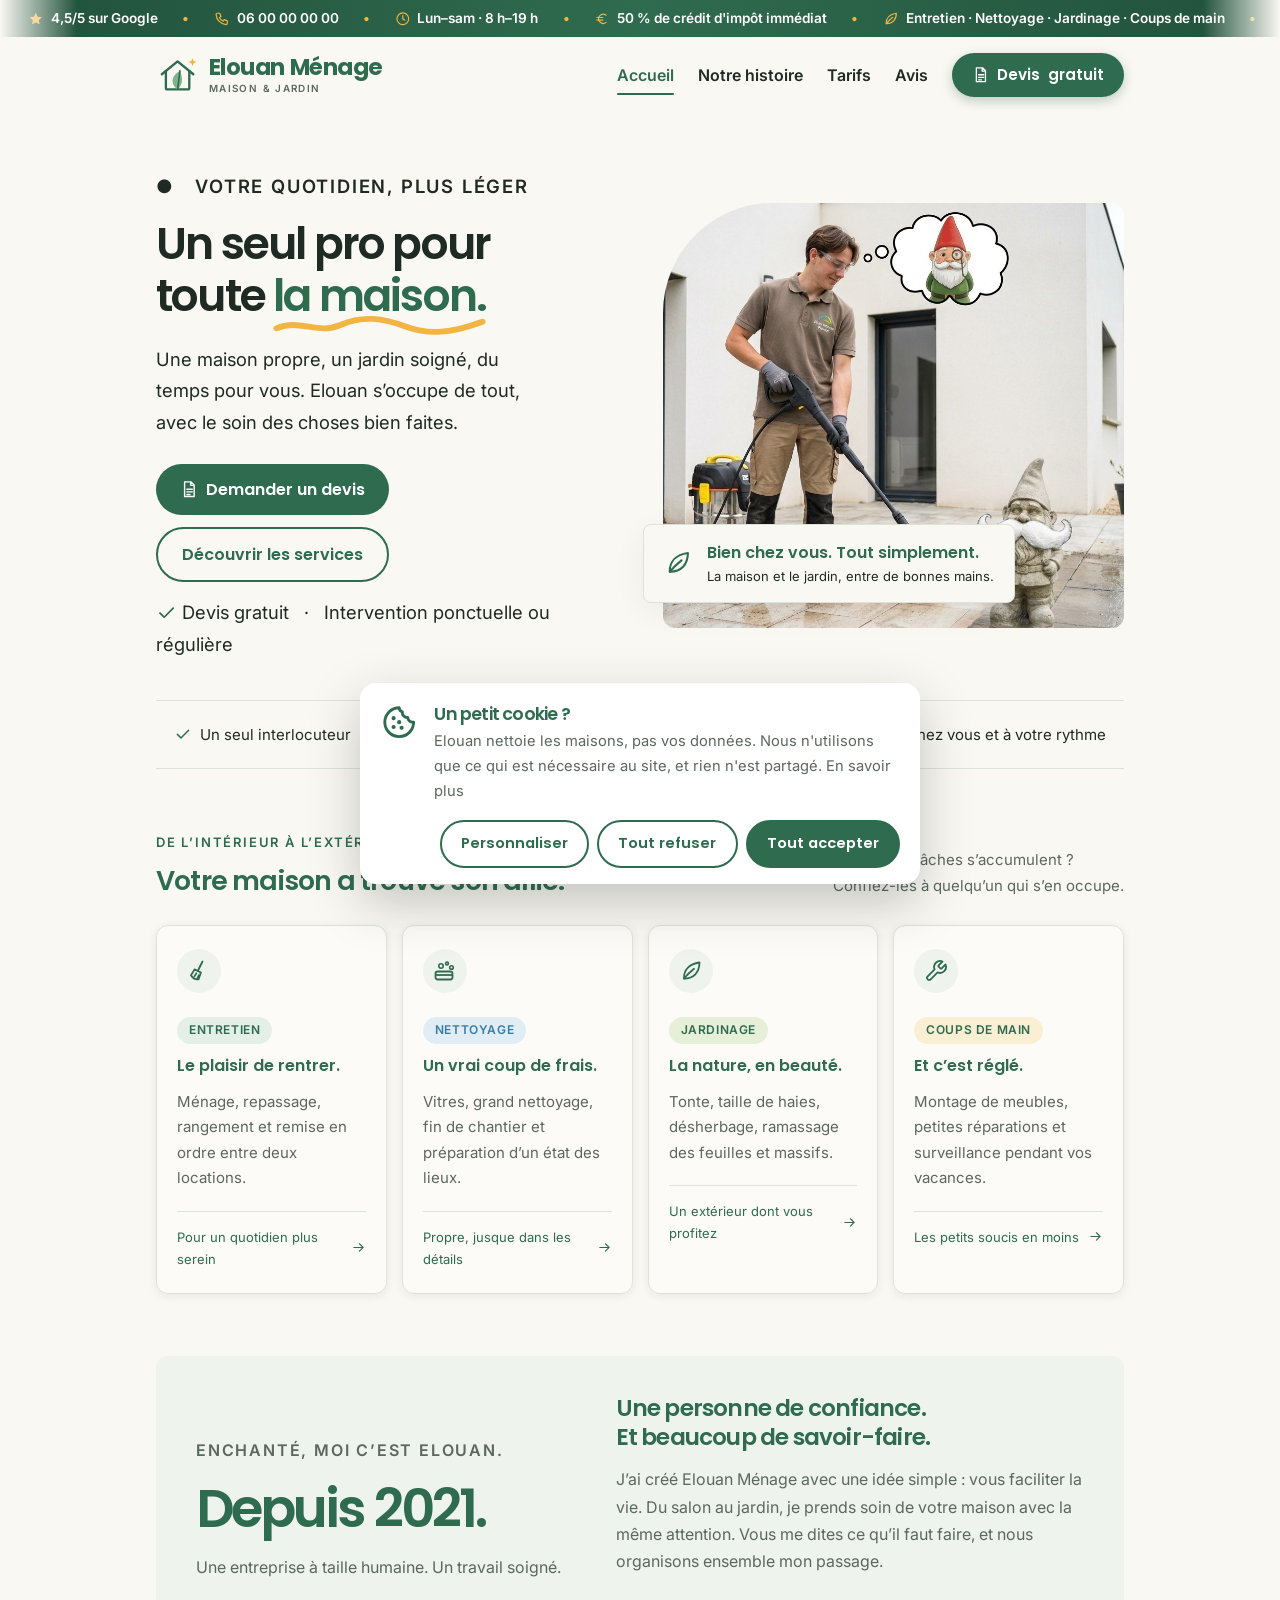
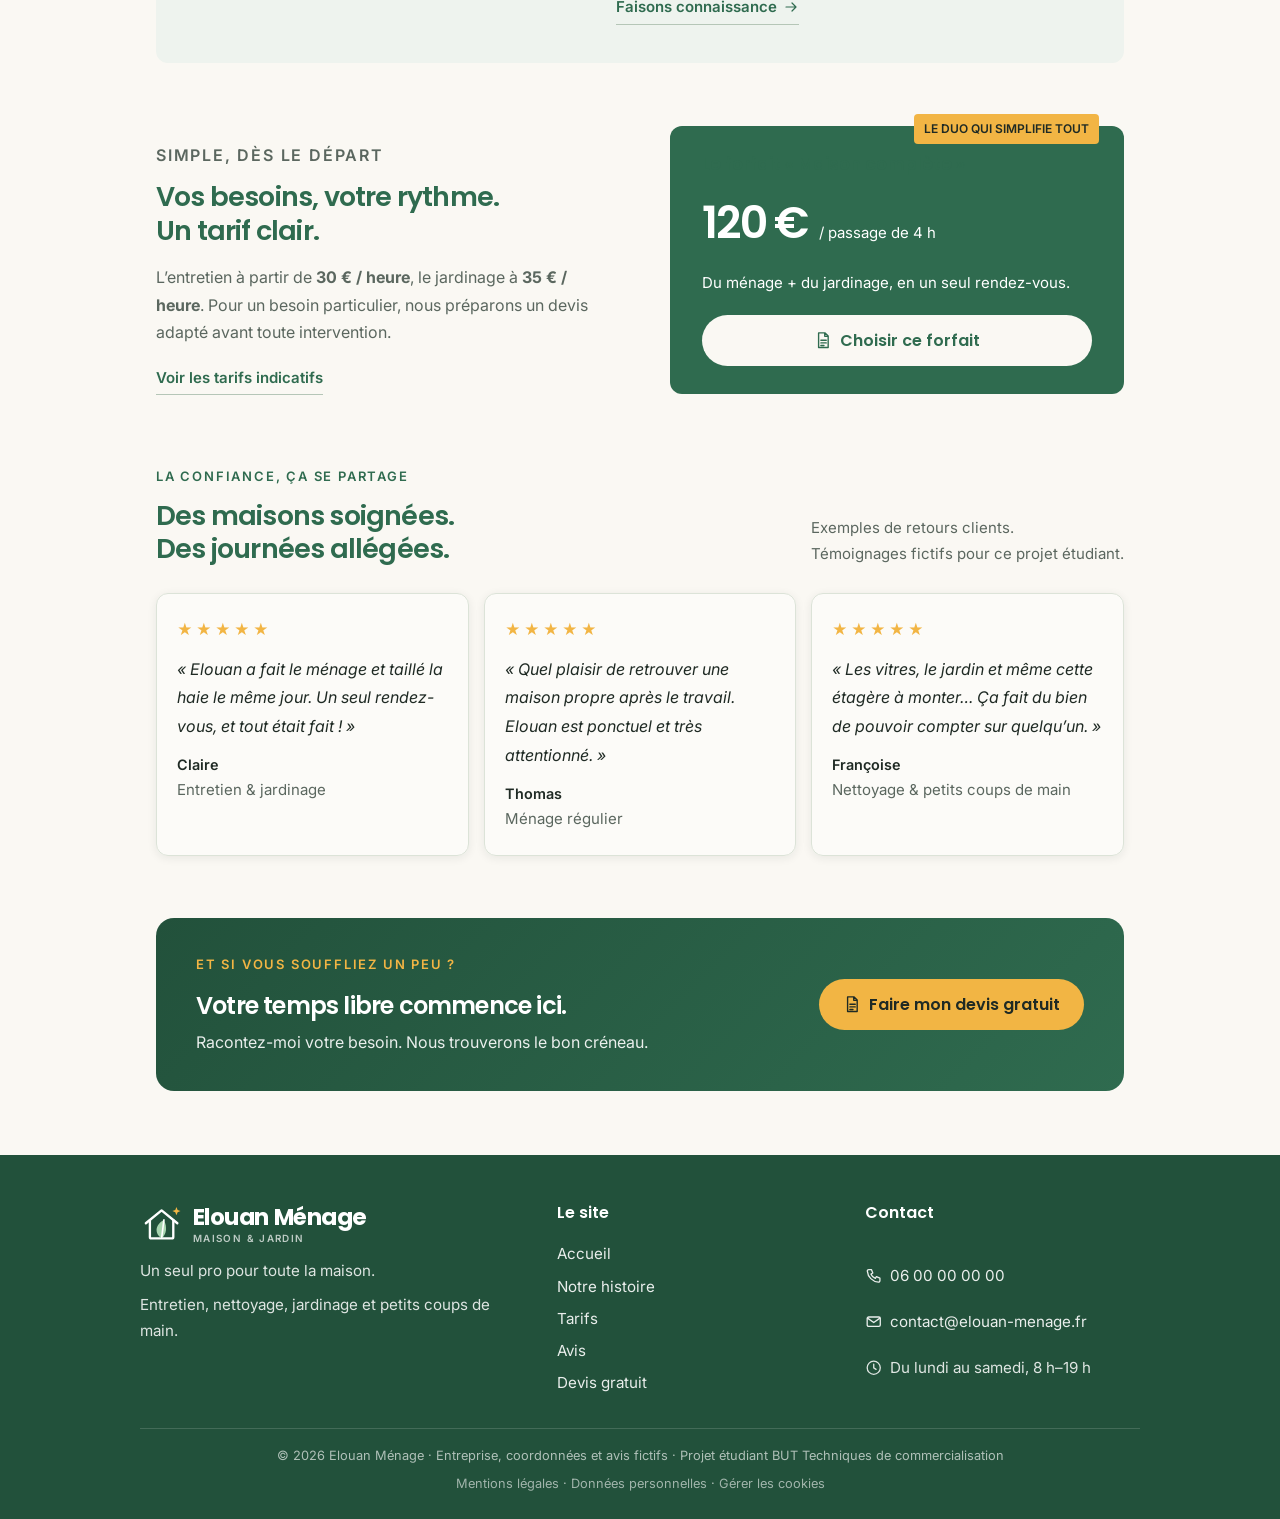
==== commit 718cd1f7: "Logo, icônes dessinées, devis pré-rempli, cookies et mentions légales - Logo dessiné (maison + feuil" ====
--- a/index.html
+++ b/index.html
@@ -1,43 +1,43 @@
-<!doctype html><html lang="fr"><head><meta charset="utf-8"><meta name="viewport" content="width=device-width,initial-scale=1"><meta name="description" content="Entretien, nettoyage, jardinage : Elouan prend soin de votre maison. Découvrez les services et demandez votre devis."><title>Elouan Ménage — Un seul pro pour toute la maison</title><link href="https://fonts.googleapis.com/css2?family=Inter:wght@400;500;600&family=Poppins:wght@500;600;700&display=swap" rel="stylesheet"><link rel="stylesheet" href="style.css"><style>:root{--vert:#2F6B4F;--vert-fonce:#22513B;--bleu:#3A7CA5;--soleil:#F2B544;--fond:#FAF8F3;--surface:#EEF3EE;--texte:#1F2A24;--texte-doux:#5B675F;--rayon:12px}*{box-sizing:border-box}html{scroll-behavior:smooth;scroll-padding-top:25px}body{margin:0;background:var(--fond);color:var(--texte);font:16px/1.7 Inter,sans-serif}h1,h2,h3{font-family:Poppins,sans-serif}h1,h2,h3,p{margin:0}h1,h2,h3{line-height:1.25}a{color:inherit;text-decoration:none}button,input,select,textarea{font:inherit}a:focus-visible,button:focus-visible,input:focus-visible,textarea:focus-visible,select:focus-visible{outline:3px solid var(--bleu);outline-offset:4px}.wrap,main{width:min(1000px,calc(100% - 48px));margin:auto}.hero{display:grid;grid-template-columns:1fr 1fr;gap:45px;align-items:center;padding:57px 0 40px}.eyebrow{font-size:13px;letter-spacing:1.8px;font-weight:600;color:var(--vert);text-transform:uppercase;margin-bottom:16px}h1{font-size:44px;font-weight:600;letter-spacing:-1.8px;line-height:1.18;margin-bottom:22px}h1 em{font-style:normal;color:var(--vert)}.lead{font-size:16px;color:var(--texte-doux);max-width:390px}.actions{display:flex;gap:12px;flex-wrap:wrap;margin-top:26px}.note{font-size:13px;color:var(--texte-doux);margin-top:15px}.photo{height:425px;position:relative}.photo img{width:100%;height:100%;object-fit:cover;border-radius:110px 12px 12px 12px}.photo-label{position:absolute;bottom:25px;left:-20px;background:var(--fond);border:1px solid #dce3d8;box-shadow:0 8px 30px #1f2a2410;border-radius:8px;padding:15px 20px;font-size:13px;display:flex;gap:15px;align-items:center}.photo-label b{display:block;font:600 16px Poppins;color:var(--vert)}.photo-label>span{font-size:26px}.benefits{display:flex;justify-content:space-around;gap:15px;padding:21px 0;border-block:1px solid #dce3d8;font-size:15px}.benefits span{color:var(--vert);margin-right:8px}.section{padding:62px 0}h2{font-size:27px;letter-spacing:-.8px;font-weight:600}.section-head{display:flex;align-items:end;justify-content:space-between;gap:30px;margin-bottom:27px}.section-head p:last-child{color:var(--texte-doux);font-size:15px}.section .eyebrow{margin-bottom:11px}.grille{display:grid;grid-template-columns:repeat(4,1fr);gap:15px}.carte{border:1px solid #dce3d8;border-radius:var(--rayon);padding:23px 20px;background:#ffffff60}.icon{display:flex;align-items:center;justify-content:center;background:var(--surface);border-radius:50%;width:44px;height:44px;font-size:22px;margin-bottom:22px}.badge{font-size:12px;font-weight:600;letter-spacing:.6px;color:var(--vert)}.badge-nettoyage{color:var(--bleu)}h3{font-size:16px;font-weight:600;margin:10px 0 13px}.carte p{font-size:15px;color:var(--texte-doux)}.card-bottom{border-top:1px solid #dce3d8;padding-top:14px;margin-top:20px;color:var(--vert);font-size:13px}.story{background:var(--surface);border-radius:12px;padding:38px 40px;display:grid;grid-template-columns:1fr 1.25fr;gap:45px;align-items:center}.since{font:600 53px/1.1 Poppins;letter-spacing:-3px;color:var(--vert)}.since small{display:block;font:16px/1.7 Inter;letter-spacing:0;color:var(--texte-doux);margin-top:16px}.story h2{font-size:23px;margin-bottom:15px}.story p{font-size:16px;color:var(--texte-doux)}.text-link{display:inline-block;color:var(--vert);font-weight:600;font-size:15px;border-bottom:1px solid #b5c6b7;padding-bottom:4px;margin-top:19px}.pricing{display:grid;grid-template-columns:1fr 1fr;gap:60px;align-items:center}.pricing p{color:var(--texte-doux);font-size:16px;margin-top:17px}.price-card{position:relative;background:var(--vert);color:white;border-radius:12px;padding:28px 32px}.tag{position:absolute;right:25px;top:-12px;background:var(--soleil);color:var(--texte);padding:5px 10px;border-radius:4px;font-size:12px;font-weight:600}.price-card h3{font-size:17px;margin:0}.price{font:600 44px Poppins;letter-spacing:-2px;margin:15px 0}.price small{font:15px Inter;letter-spacing:0;margin-left:12px}.price-card p{color:white;font-size:15px;margin:0 0 19px}.price-card .btn{width:100%;background:var(--fond);color:var(--vert)}.reviews{padding-top:8px}.reviews .grille{grid-template-columns:repeat(3,1fr)}.etoiles{color:var(--soleil)!important;letter-spacing:3px;font-size:15px!important}blockquote{margin:15px 0 22px;font-size:16px;line-height:1.8}.auteur{color:var(--texte)!important;font-weight:600}.cta{background:var(--surface);padding:35px 40px;border-radius:12px;display:flex;justify-content:space-between;align-items:center;gap:25px;margin-bottom:55px}.cta h2{font-size:24px}.cta p:last-child{font-size:16px;color:var(--texte-doux);margin-top:8px}dialog{max-width:500px;width:calc(100% - 32px);border:1px solid #c5d0c3;border-radius:16px;padding:30px;background:var(--fond);color:var(--texte)}dialog::backdrop{background:#1f2a2477;backdrop-filter:blur(4px)}dialog h2{font-size:24px}.close{float:right;background:none;border:0;font-size:25px;cursor:pointer}form{display:grid;gap:12px;margin-top:20px}label{font-size:16px;font-weight:600}input,select,textarea{display:block;width:100%;padding:10px;border:1px solid #b5c6b7;background:white;border-radius:6px;margin-top:5px;color:var(--texte)}textarea{resize:vertical}.fine{font-size:13px;color:var(--texte-doux)}.skip{position:absolute;left:-1000px}.skip:focus{left:10px;top:10px;z-index:10;background:var(--fond);padding:10px}@media(max-width:800px){.hero{gap:25px}h1{font-size:36px}.grille{grid-template-columns:repeat(2,1fr)}.photo{height:400px}.benefits{flex-wrap:wrap}.story{gap:25px}.pricing{gap:30px}}@media(max-width:580px){main,.wrap{width:calc(100% - 36px)}.hero{grid-template-columns:1fr;padding-top:35px;gap:30px}h1{font-size:39px}.photo{height:320px}.photo-label{left:10px;bottom:15px}.benefits{justify-content:start;gap:13px;font-size:13px}.benefits div{width:46%}.section{padding:42px 0}.section-head{display:block}.section-head>p{margin-top:14px}.carte{padding:19px 15px}.grille{gap:11px}.story{grid-template-columns:1fr;padding:28px}.since{font-size:45px}.pricing{grid-template-columns:1fr;gap:30px}.reviews .grille{grid-template-columns:1fr}.cta{display:block;padding:28px;margin-bottom:35px}.cta .btn{margin-top:20px}h2{font-size:26px}}@media(prefers-reduced-motion:reduce){html{scroll-behavior:auto}}/* Harmonisation avec la DA commune (style.css) */.hero{background:none;border-radius:0;text-align:left}.hero p{color:inherit}h1{color:var(--texte)}.section{margin:0}main{padding-top:0;padding-bottom:0}.actions .btn{margin:0}.price-card .btn{width:100%;background:var(--fond);color:var(--vert);margin:0}.cta .btn{margin:0}.badge{margin-bottom:.25rem}.cta{background:linear-gradient(135deg,var(--vert-fonce),var(--vert));color:#fff;border-radius:18px}.cta h2{color:#fff}.cta .eyebrow{color:var(--soleil)}.cta p:last-child{color:#fff;opacity:.9}.cta .btn{background:var(--soleil);color:var(--texte);animation:pulse 2.4s ease-in-out infinite}.cta .btn:hover{background:#ffc85e}</style></head><body><a class="skip" href="#contenu">Aller au contenu</a>
+<!doctype html><html lang="fr"><head><meta charset="utf-8"><meta name="viewport" content="width=device-width,initial-scale=1"><meta name="description" content="Entretien, nettoyage, jardinage : Elouan prend soin de votre maison. Découvrez les services et demandez votre devis."><title>Elouan Ménage — Un seul pro pour toute la maison</title><link href="https://fonts.googleapis.com/css2?family=Inter:wght@400;500;600&family=Poppins:wght@500;600;700&display=swap" rel="stylesheet"><link rel="icon" href="images/favicon.svg" type="image/svg+xml"><link rel="stylesheet" href="style.css"><style>:root{--vert:#2F6B4F;--vert-fonce:#22513B;--bleu:#3A7CA5;--soleil:#F2B544;--fond:#FAF8F3;--surface:#EEF3EE;--texte:#1F2A24;--texte-doux:#5B675F;--rayon:12px}*{box-sizing:border-box}html{scroll-behavior:smooth;scroll-padding-top:25px}body{margin:0;background:var(--fond);color:var(--texte);font:16px/1.7 Inter,sans-serif}h1,h2,h3{font-family:Poppins,sans-serif}h1,h2,h3,p{margin:0}h1,h2,h3{line-height:1.25}a{color:inherit;text-decoration:none}button,input,select,textarea{font:inherit}a:focus-visible,button:focus-visible,input:focus-visible,textarea:focus-visible,select:focus-visible{outline:3px solid var(--bleu);outline-offset:4px}.wrap,main{width:min(1000px,calc(100% - 48px));margin:auto}.hero{display:grid;grid-template-columns:1fr 1fr;gap:45px;align-items:center;padding:57px 0 40px}.eyebrow{font-size:13px;letter-spacing:1.8px;font-weight:600;color:var(--vert);text-transform:uppercase;margin-bottom:16px}h1{font-size:44px;font-weight:600;letter-spacing:-1.8px;line-height:1.18;margin-bottom:22px}h1 em{font-style:normal;color:var(--vert)}.lead{font-size:16px;color:var(--texte-doux);max-width:390px}.actions{display:flex;gap:12px;flex-wrap:wrap;margin-top:26px}.note{font-size:13px;color:var(--texte-doux);margin-top:15px}.photo{height:425px;position:relative}.photo img{width:100%;height:100%;object-fit:cover;border-radius:110px 12px 12px 12px}.photo-label{position:absolute;bottom:25px;left:-20px;background:var(--fond);border:1px solid #dce3d8;box-shadow:0 8px 30px #1f2a2410;border-radius:8px;padding:15px 20px;font-size:13px;display:flex;gap:15px;align-items:center}.photo-label b{display:block;font:600 16px Poppins;color:var(--vert)}.photo-label>span{font-size:26px}.benefits{display:flex;justify-content:space-around;gap:15px;padding:21px 0;border-block:1px solid #dce3d8;font-size:15px}.benefits span{color:var(--vert);margin-right:8px}.section{padding:62px 0}h2{font-size:27px;letter-spacing:-.8px;font-weight:600}.section-head{display:flex;align-items:end;justify-content:space-between;gap:30px;margin-bottom:27px}.section-head p:last-child{color:var(--texte-doux);font-size:15px}.section .eyebrow{margin-bottom:11px}.grille{display:grid;grid-template-columns:repeat(4,1fr);gap:15px}.carte{border:1px solid #dce3d8;border-radius:var(--rayon);padding:23px 20px;background:#ffffff60}.icon{display:flex;align-items:center;justify-content:center;background:var(--surface);border-radius:50%;width:44px;height:44px;font-size:22px;margin-bottom:22px}.badge{font-size:12px;font-weight:600;letter-spacing:.6px;color:var(--vert)}.badge-nettoyage{color:var(--bleu)}h3{font-size:16px;font-weight:600;margin:10px 0 13px}.carte p{font-size:15px;color:var(--texte-doux)}.card-bottom{border-top:1px solid #dce3d8;padding-top:14px;margin-top:20px;color:var(--vert);font-size:13px}.story{background:var(--surface);border-radius:12px;padding:38px 40px;display:grid;grid-template-columns:1fr 1.25fr;gap:45px;align-items:center}.since{font:600 53px/1.1 Poppins;letter-spacing:-3px;color:var(--vert)}.since small{display:block;font:16px/1.7 Inter;letter-spacing:0;color:var(--texte-doux);margin-top:16px}.story h2{font-size:23px;margin-bottom:15px}.story p{font-size:16px;color:var(--texte-doux)}.text-link{display:inline-block;color:var(--vert);font-weight:600;font-size:15px;border-bottom:1px solid #b5c6b7;padding-bottom:4px;margin-top:19px}.pricing{display:grid;grid-template-columns:1fr 1fr;gap:60px;align-items:center}.pricing p{color:var(--texte-doux);font-size:16px;margin-top:17px}.price-card{position:relative;background:var(--vert);color:white;border-radius:12px;padding:28px 32px}.tag{position:absolute;right:25px;top:-12px;background:var(--soleil);color:var(--texte);padding:5px 10px;border-radius:4px;font-size:12px;font-weight:600}.price-card h3{font-size:17px;margin:0}.price{font:600 44px Poppins;letter-spacing:-2px;margin:15px 0}.price small{font:15px Inter;letter-spacing:0;margin-left:12px}.price-card p{color:white;font-size:15px;margin:0 0 19px}.price-card .btn{width:100%;background:var(--fond);color:var(--vert)}.reviews{padding-top:8px}.reviews .grille{grid-template-columns:repeat(3,1fr)}.etoiles{color:var(--soleil)!important;letter-spacing:3px;font-size:15px!important}blockquote{margin:15px 0 22px;font-size:16px;line-height:1.8}.auteur{color:var(--texte)!important;font-weight:600}.cta{background:var(--surface);padding:35px 40px;border-radius:12px;display:flex;justify-content:space-between;align-items:center;gap:25px;margin-bottom:55px}.cta h2{font-size:24px}.cta p:last-child{font-size:16px;color:var(--texte-doux);margin-top:8px}dialog{max-width:500px;width:calc(100% - 32px);border:1px solid #c5d0c3;border-radius:16px;padding:30px;background:var(--fond);color:var(--texte)}dialog::backdrop{background:#1f2a2477;backdrop-filter:blur(4px)}dialog h2{font-size:24px}.close{float:right;background:none;border:0;font-size:25px;cursor:pointer}form{display:grid;gap:12px;margin-top:20px}label{font-size:16px;font-weight:600}input,select,textarea{display:block;width:100%;padding:10px;border:1px solid #b5c6b7;background:white;border-radius:6px;margin-top:5px;color:var(--texte)}textarea{resize:vertical}.fine{font-size:13px;color:var(--texte-doux)}.skip{position:absolute;left:-1000px}.skip:focus{left:10px;top:10px;z-index:10;background:var(--fond);padding:10px}@media(max-width:800px){.hero{gap:25px}h1{font-size:36px}.grille{grid-template-columns:repeat(2,1fr)}.photo{height:400px}.benefits{flex-wrap:wrap}.story{gap:25px}.pricing{gap:30px}}@media(max-width:580px){main,.wrap{width:calc(100% - 36px)}.hero{grid-template-columns:1fr;padding-top:35px;gap:30px}h1{font-size:39px}.photo{height:320px}.photo-label{left:10px;bottom:15px}.benefits{justify-content:start;gap:13px;font-size:13px}.benefits div{width:46%}.section{padding:42px 0}.section-head{display:block}.section-head>p{margin-top:14px}.carte{padding:19px 15px}.grille{gap:11px}.story{grid-template-columns:1fr;padding:28px}.since{font-size:45px}.pricing{grid-template-columns:1fr;gap:30px}.reviews .grille{grid-template-columns:1fr}.cta{display:block;padding:28px;margin-bottom:35px}.cta .btn{margin-top:20px}h2{font-size:26px}}@media(prefers-reduced-motion:reduce){html{scroll-behavior:auto}}/* Harmonisation avec la DA commune (style.css) */.hero{background:none;border-radius:0;text-align:left}.hero p{color:inherit}h1{color:var(--texte)}.section{margin:0}main{padding-top:0;padding-bottom:0}.actions .btn{margin:0}.price-card .btn{width:100%;background:var(--fond);color:var(--vert);margin:0}.cta .btn{margin:0}.badge{margin-bottom:.25rem}.cta{background:linear-gradient(135deg,var(--vert-fonce),var(--vert));color:#fff;border-radius:18px}.cta h2{color:#fff}.cta .eyebrow{color:var(--soleil)}.cta p:last-child{color:#fff;opacity:.9}.cta .btn{background:var(--soleil);color:var(--texte);animation:pulse 2.4s ease-in-out infinite}.cta .btn:hover{background:#ffc85e}.icon .ico{width:24px;height:24px;color:var(--vert)}.photo-label>span .ico{width:28px;height:28px;color:var(--vert)}.benefits span .ico{width:18px;height:18px}.benefits div{display:flex;align-items:center}.note .ico{color:var(--vert)}.card-bottom{display:flex;align-items:center;justify-content:space-between;gap:.5rem;text-decoration:none}.card-bottom:hover{text-decoration:underline}.text-link{display:inline-flex;align-items:center;gap:.4rem}.text-link .ico{width:16px;height:16px}h1 em{white-space:nowrap}</style></head><body><a class="skip" href="#contenu">Aller au contenu</a>
   <header class="entete">
     <div class="banderole" aria-label="Informations pratiques">
       <div class="banderole-defile">
         <ul class="banderole-liste">
-          <li>⭐ <span class="note-banderole">4,5</span>/5 sur Google</li>
-          <li>📞 06 00 00 00 00</li>
-          <li>🕗 Lun–sam · 8 h–19 h</li>
-          <li>💶 50 % de crédit d'impôt immédiat</li>
-          <li>🧹 Entretien · 🧽 Nettoyage · 🌿 Jardinage · 🔧 Coups de main</li>
-          <li>📍 Nantes et 20 km autour</li>
-          <li>⚡ Devis gratuit sous 24 h</li>
+          <li><svg class="ico" aria-hidden="true"><use href="images/icones.svg#etoile"/></svg><span><span class="note-banderole">4,5</span>/5 sur Google</span></li>
+          <li><svg class="ico" aria-hidden="true"><use href="images/icones.svg#tel"/></svg><span>06 00 00 00 00</span></li>
+          <li><svg class="ico" aria-hidden="true"><use href="images/icones.svg#horloge"/></svg><span>Lun–sam · 8 h–19 h</span></li>
+          <li><svg class="ico" aria-hidden="true"><use href="images/icones.svg#euro"/></svg><span>50 % de crédit d'impôt immédiat</span></li>
+          <li><svg class="ico" aria-hidden="true"><use href="images/icones.svg#feuille"/></svg><span>Entretien · Nettoyage · Jardinage · Coups de main</span></li>
+          <li><svg class="ico" aria-hidden="true"><use href="images/icones.svg#pin"/></svg><span>Nantes et 20 km autour</span></li>
+          <li><svg class="ico" aria-hidden="true"><use href="images/icones.svg#eclair"/></svg><span>Devis gratuit en 2 minutes</span></li>
         </ul>
         <ul class="banderole-liste" aria-hidden="true">
-          <li>⭐ <span class="note-banderole">4,5</span>/5 sur Google</li>
-          <li>📞 06 00 00 00 00</li>
-          <li>🕗 Lun–sam · 8 h–19 h</li>
-          <li>💶 50 % de crédit d'impôt immédiat</li>
-          <li>🧹 Entretien · 🧽 Nettoyage · 🌿 Jardinage · 🔧 Coups de main</li>
-          <li>📍 Nantes et 20 km autour</li>
-          <li>⚡ Devis gratuit sous 24 h</li>
+          <li><svg class="ico" aria-hidden="true"><use href="images/icones.svg#etoile"/></svg><span><span class="note-banderole">4,5</span>/5 sur Google</span></li>
+          <li><svg class="ico" aria-hidden="true"><use href="images/icones.svg#tel"/></svg><span>06 00 00 00 00</span></li>
+          <li><svg class="ico" aria-hidden="true"><use href="images/icones.svg#horloge"/></svg><span>Lun–sam · 8 h–19 h</span></li>
+          <li><svg class="ico" aria-hidden="true"><use href="images/icones.svg#euro"/></svg><span>50 % de crédit d'impôt immédiat</span></li>
+          <li><svg class="ico" aria-hidden="true"><use href="images/icones.svg#feuille"/></svg><span>Entretien · Nettoyage · Jardinage · Coups de main</span></li>
+          <li><svg class="ico" aria-hidden="true"><use href="images/icones.svg#pin"/></svg><span>Nantes et 20 km autour</span></li>
+          <li><svg class="ico" aria-hidden="true"><use href="images/icones.svg#eclair"/></svg><span>Devis gratuit en 2 minutes</span></li>
         </ul>
       </div>
     </div>
     <nav aria-label="Navigation principale">
-      <a class="logo" href="index.html">Elouan Ménage</a>
+      <a class="logo" href="index.html" aria-label="Elouan Ménage, accueil"><svg class="logo-marque" aria-hidden="true"><use href="images/icones.svg#logo"/></svg><span class="logo-texte">Elouan Ménage<small>Maison &amp; jardin</small></span></a>
       <div class="liens-nav">
         <a href="index.html" aria-current="page">Accueil</a>
         <a href="notre-histoire.html">Notre histoire</a>
         <a href="tarifs.html">Tarifs</a>
         <a href="avis.html">Avis</a>
       </div>
-      <a class="btn btn-nav" href="tarifs.html#devis">Réserver</a>
+      <a class="btn btn-nav" href="devis.html"><svg class="ico" aria-hidden="true"><use href="images/icones.svg#document"/></svg>Devis<span class="masque-etroit"> gratuit</span></a>
     </nav>
   </header>
-<main id="contenu"><section class="hero"><div><p class="eyebrow">● &nbsp; Votre quotidien, plus léger</p><h1>Un seul pro pour<br>toute <em>la maison.</em></h1><p class="lead">Une maison propre, un jardin soigné, du temps pour vous. Elouan s’occupe de tout, avec le soin des choses bien faites.</p><div class="actions"><button class="btn" data-devis>Demander un devis ↗</button><a class="btn btn-secondaire" href="#services">Découvrir les services</a></div><p class="note">✓ Devis gratuit &nbsp; · &nbsp; Intervention ponctuelle ou régulière</p></div><div class="photo"><img style="object-position:72% center" src="images/accueil-terrasse-nain.jpg" alt="Elouan nettoie une terrasse au nettoyeur haute pression, sous l'œil d'un nain de jardin à moustache" width="1280" height="832" fetchpriority="high"><div class="photo-label"><span>🌿</span><div><b>Bien chez vous. Tout simplement.</b>La maison et le jardin, entre de bonnes mains.</div></div></div></section><div class="benefits"><div><span>✓</span>Un seul interlocuteur</div><div><span>◷</span>Un créneau, plusieurs tâches</div><div><span>♡</span>Le soin du détail</div><div><span>⌂</span>Chez vous et à votre rythme</div></div><section class="section" id="services"><div class="section-head"><div><p class="eyebrow">De l’intérieur à l’extérieur</p><h2>Votre maison a trouvé son allié.</h2></div><p>Les petites tâches s’accumulent ?<br>Confiez-les à quelqu’un qui s’en occupe.</p></div><div class="grille"><article class="carte"><span class="icon" aria-hidden="true">🧹</span><span class="badge badge-entretien">ENTRETIEN</span><h3>Le plaisir de rentrer.</h3><p>Ménage, repassage, rangement et remise en ordre entre deux locations.</p><div class="card-bottom">Pour un quotidien plus serein</div></article><article class="carte"><span class="icon" aria-hidden="true">🧽</span><span class="badge badge-nettoyage">NETTOYAGE</span><h3>Un vrai coup de frais.</h3><p>Vitres, grand nettoyage, fin de chantier et préparation d’un état des lieux.</p><div class="card-bottom">Propre, jusque dans les détails</div></article><article class="carte"><span class="icon" aria-hidden="true">🌿</span><span class="badge badge-jardinage">JARDINAGE</span><h3>La nature, en beauté.</h3><p>Tonte, taille de haies, désherbage, ramassage des feuilles et massifs.</p><div class="card-bottom">Un extérieur dont vous profitez</div></article><article class="carte"><span class="icon" aria-hidden="true">🔧</span><span class="badge badge-coup-de-main">COUPS DE MAIN</span><h3>Et c’est réglé.</h3><p>Montage de meubles, petites réparations et surveillance pendant vos vacances.</p><div class="card-bottom">Les petits soucis en moins</div></article></div></section><section class="story" id="histoire"><div><p class="eyebrow">Enchanté, moi c’est Elouan.</p><div class="since">Depuis 2021.<small>Une entreprise à taille humaine. Un travail soigné.</small></div></div><div><h2>Une personne de confiance.<br>Et beaucoup de savoir-faire.</h2><p>J’ai créé Elouan Ménage avec une idée simple : vous faciliter la vie. Du salon au jardin, je prends soin de votre maison avec la même attention. Vous me dites ce qu’il faut faire, et nous organisons ensemble mon passage.</p><a class="text-link" href="notre-histoire.html">Faisons connaissance ↗</a></div></section><section class="section pricing" id="tarifs"><div><p class="eyebrow">Simple, dès le départ</p><h2>Vos besoins, votre rythme.<br>Un tarif clair.</h2><p>L’entretien à partir de <strong>30 € / heure</strong>, le jardinage à <strong>35 € / heure</strong>. Pour un besoin particulier, nous préparons un devis adapté avant toute intervention.</p><details><summary class="text-link">Voir les tarifs indicatifs</summary><p>Grand nettoyage : à partir de 150 €.<br>Les prix seront précisés dans votre devis.</p></details></div><article class="price-card"><span class="tag">LE DUO QUI SIMPLIFIE TOUT</span><h3>Le forfait « Maison complète »</h3><div class="price">120 €<small>/ passage de 4 h</small></div><p>Du ménage + du jardinage, en un seul rendez-vous.</p><button class="btn" data-devis>Parlons de votre maison ↗</button></article></section><section class="section reviews" id="avis"><div class="section-head"><div><p class="eyebrow">La confiance, ça se partage</p><h2>Des maisons soignées.<br>Des journées allégées.</h2></div><p>Exemples de retours clients.<br>Témoignages fictifs pour ce projet étudiant.</p></div><div class="grille"><article class="carte avis"><p class="etoiles" aria-label="5 sur 5">★★★★★</p><blockquote>« Elouan a fait le ménage et taillé la haie le même jour. Un seul rendez-vous, et tout était fait ! »</blockquote><p class="auteur">Claire</p><p>Entretien & jardinage</p></article><article class="carte avis"><p class="etoiles" aria-label="5 sur 5">★★★★★</p><blockquote>« Quel plaisir de retrouver une maison propre après le travail. Elouan est ponctuel et très attentionné. »</blockquote><p class="auteur">Thomas</p><p>Ménage régulier</p></article><article class="carte avis"><p class="etoiles" aria-label="5 sur 5">★★★★★</p><blockquote>« Les vitres, le jardin et même cette étagère à monter… Ça fait du bien de pouvoir compter sur quelqu’un. »</blockquote><p class="auteur">Françoise</p><p>Nettoyage & petits coups de main</p></article></div></section><section class="cta" id="contact"><div><p class="eyebrow">Et si vous souffliez un peu ?</p><h2>Votre temps libre commence ici.</h2><p>Racontez-moi votre besoin. Nous trouverons le bon créneau.</p></div><button class="btn" data-devis>Demander un devis gratuit ↗</button></section></main>
+<main id="contenu"><section class="hero"><div><p class="eyebrow">● &nbsp; Votre quotidien, plus léger</p><h1>Un seul pro pour<br>toute <em class="souligne">la maison.</em></h1><p class="lead">Une maison propre, un jardin soigné, du temps pour vous. Elouan s’occupe de tout, avec le soin des choses bien faites.</p><div class="actions"><a class="btn" href="devis.html"><svg class="ico" aria-hidden="true"><use href="images/icones.svg#document"/></svg>Demander un devis</a><a class="btn btn-secondaire" href="#services">Découvrir les services</a></div><p class="note"><svg class="ico" aria-hidden="true"><use href="images/icones.svg#check"/></svg> Devis gratuit &nbsp; · &nbsp; Intervention ponctuelle ou régulière</p></div><div class="photo"><img style="object-position:72% center" src="images/accueil-terrasse-nain.jpg" alt="Elouan nettoie une terrasse au nettoyeur haute pression, sous l'œil d'un nain de jardin à moustache" width="1280" height="832" fetchpriority="high"><div class="photo-label"><span><svg class="ico" aria-hidden="true"><use href="images/icones.svg#feuille"/></svg></span><div><b>Bien chez vous. Tout simplement.</b>La maison et le jardin, entre de bonnes mains.</div></div></div></section><div class="benefits"><div><span><svg class="ico" aria-hidden="true"><use href="images/icones.svg#check"/></svg></span>Un seul interlocuteur</div><div><span><svg class="ico" aria-hidden="true"><use href="images/icones.svg#horloge"/></svg></span>Un créneau, plusieurs tâches</div><div><span><svg class="ico" aria-hidden="true"><use href="images/icones.svg#coeur"/></svg></span>Le soin du détail</div><div><span><svg class="ico" aria-hidden="true"><use href="images/icones.svg#maison"/></svg></span>Chez vous et à votre rythme</div></div><section class="section" id="services"><div class="section-head"><div><p class="eyebrow">De l’intérieur à l’extérieur</p><h2>Votre maison a trouvé son allié.</h2></div><p>Les petites tâches s’accumulent ?<br>Confiez-les à quelqu’un qui s’en occupe.</p></div><div class="grille"><article class="carte"><span class="icon" aria-hidden="true"><svg class="ico" aria-hidden="true"><use href="images/icones.svg#balai"/></svg></span><span class="badge badge-entretien">ENTRETIEN</span><h3>Le plaisir de rentrer.</h3><p>Ménage, repassage, rangement et remise en ordre entre deux locations.</p><a class="card-bottom" href="devis.html?service=entretien">Pour un quotidien plus serein <svg class="ico" aria-hidden="true"><use href="images/icones.svg#fleche"/></svg></a></article><article class="carte"><span class="icon" aria-hidden="true"><svg class="ico" aria-hidden="true"><use href="images/icones.svg#eponge"/></svg></span><span class="badge badge-nettoyage">NETTOYAGE</span><h3>Un vrai coup de frais.</h3><p>Vitres, grand nettoyage, fin de chantier et préparation d’un état des lieux.</p><a class="card-bottom" href="devis.html?service=nettoyage">Propre, jusque dans les détails <svg class="ico" aria-hidden="true"><use href="images/icones.svg#fleche"/></svg></a></article><article class="carte"><span class="icon" aria-hidden="true"><svg class="ico" aria-hidden="true"><use href="images/icones.svg#feuille"/></svg></span><span class="badge badge-jardinage">JARDINAGE</span><h3>La nature, en beauté.</h3><p>Tonte, taille de haies, désherbage, ramassage des feuilles et massifs.</p><a class="card-bottom" href="devis.html?service=jardinage">Un extérieur dont vous profitez <svg class="ico" aria-hidden="true"><use href="images/icones.svg#fleche"/></svg></a></article><article class="carte"><span class="icon" aria-hidden="true"><svg class="ico" aria-hidden="true"><use href="images/icones.svg#cle"/></svg></span><span class="badge badge-coup-de-main">COUPS DE MAIN</span><h3>Et c’est réglé.</h3><p>Montage de meubles, petites réparations et surveillance pendant vos vacances.</p><a class="card-bottom" href="devis.html?service=coup-de-main">Les petits soucis en moins <svg class="ico" aria-hidden="true"><use href="images/icones.svg#fleche"/></svg></a></article></div></section><section class="story" id="histoire"><div><p class="eyebrow">Enchanté, moi c’est Elouan.</p><div class="since">Depuis 2021.<small>Une entreprise à taille humaine. Un travail soigné.</small></div></div><div><h2>Une personne de confiance.<br>Et beaucoup de savoir-faire.</h2><p>J’ai créé Elouan Ménage avec une idée simple : vous faciliter la vie. Du salon au jardin, je prends soin de votre maison avec la même attention. Vous me dites ce qu’il faut faire, et nous organisons ensemble mon passage.</p><a class="text-link" href="notre-histoire.html">Faisons connaissance <svg class="ico" aria-hidden="true"><use href="images/icones.svg#fleche"/></svg></a></div></section><section class="section pricing" id="tarifs"><div><p class="eyebrow">Simple, dès le départ</p><h2>Vos besoins, votre rythme.<br>Un tarif clair.</h2><p>L’entretien à partir de <strong>30 € / heure</strong>, le jardinage à <strong>35 € / heure</strong>. Pour un besoin particulier, nous préparons un devis adapté avant toute intervention.</p><details><summary class="text-link">Voir les tarifs indicatifs</summary><p>Grand nettoyage : à partir de 150 €.<br>Les prix seront précisés dans votre devis.</p></details></div><article class="price-card"><span class="tag">LE DUO QUI SIMPLIFIE TOUT</span><h3>Le forfait « Maison complète »</h3><div class="price">120 €<small>/ passage de 4 h</small></div><p>Du ménage + du jardinage, en un seul rendez-vous.</p><a class="btn" href="devis.html?formule=maison-complete"><svg class="ico" aria-hidden="true"><use href="images/icones.svg#document"/></svg>Choisir ce forfait</a></article></section><section class="section reviews" id="avis"><div class="section-head"><div><p class="eyebrow">La confiance, ça se partage</p><h2>Des maisons soignées.<br>Des journées allégées.</h2></div><p>Exemples de retours clients.<br>Témoignages fictifs pour ce projet étudiant.</p></div><div class="grille"><article class="carte avis"><p class="etoiles" aria-label="5 sur 5">★★★★★</p><blockquote>« Elouan a fait le ménage et taillé la haie le même jour. Un seul rendez-vous, et tout était fait ! »</blockquote><p class="auteur">Claire</p><p>Entretien & jardinage</p></article><article class="carte avis"><p class="etoiles" aria-label="5 sur 5">★★★★★</p><blockquote>« Quel plaisir de retrouver une maison propre après le travail. Elouan est ponctuel et très attentionné. »</blockquote><p class="auteur">Thomas</p><p>Ménage régulier</p></article><article class="carte avis"><p class="etoiles" aria-label="5 sur 5">★★★★★</p><blockquote>« Les vitres, le jardin et même cette étagère à monter… Ça fait du bien de pouvoir compter sur quelqu’un. »</blockquote><p class="auteur">Françoise</p><p>Nettoyage & petits coups de main</p></article></div></section><section class="cta" id="contact"><div><p class="eyebrow">Et si vous souffliez un peu ?</p><h2>Votre temps libre commence ici.</h2><p>Racontez-moi votre besoin. Nous trouverons le bon créneau.</p></div><a class="btn" href="devis.html"><svg class="ico" aria-hidden="true"><use href="images/icones.svg#document"/></svg>Faire mon devis gratuit</a></section></main>
   <footer class="pied">
     <div class="pied-grille">
       <div class="pied-marque">
-        <a class="logo-pied" href="index.html">🌿 Elouan Ménage</a>
+        <a class="logo logo-pied" href="index.html" aria-label="Elouan Ménage, accueil"><svg class="logo-marque" aria-hidden="true"><use href="images/icones.svg#logo"/></svg><span class="logo-texte">Elouan Ménage<small>Maison &amp; jardin</small></span></a>
         <p>Un seul pro pour toute la maison.</p>
         <p>Entretien, nettoyage, jardinage et petits coups de main.</p>
       </div>
@@ -47,17 +47,19 @@
         <a href="notre-histoire.html">Notre histoire</a>
         <a href="tarifs.html">Tarifs</a>
         <a href="avis.html">Avis</a>
+        <a href="devis.html">Devis gratuit</a>
       </div>
       <div class="pied-liens">
         <h3>Contact</h3>
-        <a href="tel:+33600000000">06 00 00 00 00</a>
-        <a href="mailto:contact@elouan-menage.fr">contact@elouan-menage.fr</a>
-        <p>Du lundi au samedi, 8 h–19 h</p>
+        <a href="tel:+33600000000"><svg class="ico" aria-hidden="true"><use href="images/icones.svg#tel"/></svg>06 00 00 00 00</a>
+        <a href="mailto:contact@elouan-menage.fr"><svg class="ico" aria-hidden="true"><use href="images/icones.svg#mail"/></svg>contact@elouan-menage.fr</a>
+        <p><svg class="ico" aria-hidden="true"><use href="images/icones.svg#horloge"/></svg>Du lundi au samedi, 8 h–19 h</p>
       </div>
     </div>
-    <p class="pied-bas">&copy; 2026 Elouan Ménage · Entreprise, coordonnées et avis fictifs · Projet étudiant BUT Techniques de commercialisation</p>
+    <div class="pied-bas">
+      <p>&copy; 2026 Elouan Ménage · Entreprise, coordonnées et avis fictifs · Projet étudiant BUT Techniques de commercialisation</p>
+      <p class="pied-legal"><a href="mentions-legales.html">Mentions légales</a> · <a href="mentions-legales.html#donnees">Données personnelles</a> · <button type="button" class="lien-cookies" data-cookies>Gérer les cookies</button></p>
+    </div>
   </footer>
   <script src="site.js" defer></script>
-<dialog id="devis"><button class="close" aria-label="Fermer">×</button><p class="eyebrow">Un premier pas, tout simplement</p><h2>Parlons de votre besoin.</h2><p>Préparez votre demande de devis gratuit.</p><form><label>Votre nom<input name="nom" required autocomplete="name" placeholder="Prénom et nom"></label><label>Votre e-mail<input type="email" name="email" required autocomplete="email" placeholder="vous@exemple.fr"></label><label>Le service qui vous intéresse<select name="service"><option>Plusieurs services</option><option>Entretien</option><option>Nettoyage</option><option>Jardinage</option><option>Petits coups de main</option><option>Forfait Maison complète</option></select></label><label>Votre besoin<textarea name="besoin" required rows="3" placeholder="Votre commune, les tâches à prévoir, la fréquence souhaitée…"></textarea></label><button class="btn" type="submit">Préparer mon e-mail ↗</button><p class="fine">Démonstration : votre messagerie s’ouvrira avec la demande préparée. L’adresse est fictive. Aucune donnée n’est enregistrée sur ce site.</p></form></dialog><script>
-const dialog=document.querySelector('dialog');document.querySelectorAll('[data-devis]').forEach(b=>b.addEventListener('click',()=>dialog.showModal()));document.querySelector('.close').addEventListener('click',()=>dialog.close());document.querySelector('form').addEventListener('submit',e=>{e.preventDefault();const d=new FormData(e.target);location.href='mailto:contact@elouan-menage.fr?subject='+encodeURIComponent('Demande de devis — '+d.get('service'))+'&body='+encodeURIComponent('Bonjour Elouan,\n\n'+d.get('besoin')+'\n\nService : '+d.get('service')+'\nNom : '+d.get('nom')+'\nE-mail : '+d.get('email'));});
-</script></body></html>
+</body></html>
--- a/style.css
+++ b/style.css
@@ -53,15 +53,34 @@
   align-items: center;
 }
 
-nav .logo {
+/* Logo : marque dessinée + nom */
+.logo {
+  display: inline-flex;
+  align-items: center;
+  gap: .6rem;
+  text-decoration: none;
+  color: var(--vert);
+}
+nav .logo { margin-right: auto; }
+.logo-marque { width: 2.7rem; height: 2.7rem; flex: 0 0 auto; transition: transform .4s cubic-bezier(.2,.8,.2,1); }
+.logo:hover .logo-marque { transform: rotate(-8deg) scale(1.06); }
+.logo-texte {
   font-family: "Poppins", system-ui, sans-serif;
   font-weight: 700;
-  font-size: 1.2rem;
-  margin-right: auto;
-  color: var(--vert);
-  text-decoration: none;
-}
-nav .logo::before { content: "🌿 "; }
+  font-size: 1.45rem;
+  line-height: 1;
+  letter-spacing: -.02em;
+}
+.logo-texte small {
+  display: block;
+  font-family: "Inter", system-ui, sans-serif;
+  font-size: .62rem;
+  font-weight: 600;
+  letter-spacing: .14em;
+  text-transform: uppercase;
+  color: var(--texte-doux);
+  margin-top: .3rem;
+}
 
 nav a { color: var(--texte); text-decoration: none; font-weight: 600; }
 nav a:hover, nav a[aria-current="page"] { color: var(--vert); }
@@ -84,8 +103,19 @@
 .hero p { font-size: 1.15rem; color: var(--texte-doux); }
 
 /* Boutons */
+/* Icônes dessinées (images/icones.svg) */
+.ico {
+  width: 1.15em;
+  height: 1.15em;
+  flex: 0 0 auto;
+  vertical-align: -.2em;
+}
+
 .btn {
-  display: inline-block;
+  display: inline-flex;
+  align-items: center;
+  justify-content: center;
+  gap: .5rem;
   font-family: "Poppins", system-ui, sans-serif;
   font-weight: 600;
   background: var(--vert);
@@ -162,7 +192,14 @@
 .pied h3 { color: #fff; font-size: 1rem; margin: 0 0 .75rem; }
 .pied p { margin: 0 0 .5rem; opacity: .85; }
 .pied-liens { display: grid; gap: .4rem; }
-.pied .logo-pied { font-family: "Poppins", system-ui, sans-serif; font-weight: 700; font-size: 1.3rem; opacity: 1; display: inline-block; margin-bottom: .5rem; }
+.pied .logo-pied { --logo-trait: #fff; --logo-feuille: #A8D5B0; color: #fff; opacity: 1; margin-bottom: .75rem; }
+.pied .logo-pied:hover { text-decoration: none; }
+.pied .logo-texte small { color: rgba(255, 255, 255, .7); }
+.pied-liens a, .pied-liens p { display: inline-flex; align-items: center; gap: .5rem; }
+.pied-legal { margin-top: .4rem !important; }
+.lien-cookies { background: none; border: 0; padding: 0; font: inherit; color: #fff; cursor: pointer; opacity: .9; }
+.lien-cookies:hover { text-decoration: underline; opacity: 1; }
+.pied-bas p { margin: 0; }
 .pied-bas {
   max-width: 1000px;
   margin: 2rem auto 0;
@@ -205,7 +242,8 @@
 .banderole-defile { display: flex; width: max-content; animation: defile 38s linear infinite; }
 .banderole:hover .banderole-defile { animation-play-state: paused; }
 .banderole-liste { display: flex; margin: 0; padding: .45rem 0; list-style: none; }
-.banderole-liste li { padding: 0 1.75rem; white-space: nowrap; position: relative; }
+.banderole-liste li { padding: 0 1.75rem; white-space: nowrap; position: relative; display: inline-flex; align-items: center; gap: .45rem; }
+.banderole-liste .ico { color: var(--soleil); }
 .banderole-liste li::after { content: "•"; position: absolute; right: -.2rem; color: var(--soleil); }
 @keyframes defile { to { transform: translateX(-50%); } }
 
@@ -218,7 +256,13 @@
   transition: transform .3s cubic-bezier(.2,.8,.2,1), box-shadow .3s;
 }
 .lien-page:hover { transform: translateY(-5px); box-shadow: 0 12px 28px rgba(31, 42, 36, .15); }
-.lien-page .picto { font-size: 2rem; display: block; transition: transform .3s; }
+.lien-page .picto {
+  display: grid; place-items: center; width: 3.2rem; height: 3.2rem;
+  border-radius: 46% 54% 50% 50% / 55% 45% 55% 45%;
+  background: var(--surface); color: var(--vert); transition: transform .3s;
+}
+.lien-page .picto .ico { width: 1.6rem; height: 1.6rem; }
+.lien-page .fleche-lien { display: inline-flex; align-items: center; gap: .35rem; }
 .lien-page:hover .picto { transform: scale(1.15) rotate(-6deg); }
 .lien-page h3 { margin: .5rem 0 .25rem; }
 .lien-page p { margin: 0; color: var(--texte-doux); font-size: .95rem; }
@@ -232,11 +276,12 @@
   color: #fff; border-radius: calc(var(--rayon) * 1.5); padding: 3rem 1.5rem;
 }
 .cta-reserver::before, .cta-reserver::after {
-  content: "🌿"; position: absolute; font-size: 7rem; opacity: .12; pointer-events: none;
+  content: ""; position: absolute; width: 9rem; height: 9rem; opacity: .16; pointer-events: none;
+  background: url("data:image/svg+xml,%3Csvg xmlns='http://www.w3.org/2000/svg' viewBox='0 0 100 100'%3E%3Cg fill='none' stroke='white' stroke-width='2.5' stroke-linecap='round' stroke-linejoin='round'%3E%3Cpath d='M18 82C16 46 39 22 84 15c1 40-22 66-66 67z'/%3E%3Cpath d='M18 82c15-18 32-34 52-48'/%3E%3Cpath d='M37 65l-3-15M50 53l-2-14M45 60h15M57 47l13 1'/%3E%3C/g%3E%3C/svg%3E") center / contain no-repeat;
   animation: flotte 6s ease-in-out infinite;
 }
-.cta-reserver::before { left: -1rem; top: -1.5rem; }
-.cta-reserver::after { content: "🧽"; right: -1rem; bottom: -2rem; animation-delay: -3s; }
+.cta-reserver::before { left: -1.5rem; top: -1.5rem; }
+.cta-reserver::after { background-image: url("data:image/svg+xml,%3Csvg xmlns='http://www.w3.org/2000/svg' viewBox='0 0 100 100'%3E%3Cg fill='none' stroke='white' stroke-width='2.5' stroke-linecap='round'%3E%3Ccircle cx='38' cy='58' r='22'/%3E%3Ccircle cx='72' cy='30' r='12'/%3E%3Ccircle cx='80' cy='70' r='7'/%3E%3Cpath d='M26 50c3-6 8-9 14-10'/%3E%3C/g%3E%3C/svg%3E"); right: -1.5rem; bottom: -2rem; animation-delay: -3s; }
 @keyframes flotte { 50% { transform: translateY(12px) rotate(8deg); } }
 .cta-reserver h2 { color: #fff; margin: 0 0 .5rem; }
 .cta-reserver p { margin: 0 auto 1.5rem; max-width: 520px; opacity: .92; }
@@ -264,8 +309,9 @@
 }
 
 /* Apparition au défilement (activée par site.js) */
-.revele { opacity: 0; transform: translateY(24px); transition: opacity .7s, transform .7s cubic-bezier(.2,.8,.2,1); }
-.revele.vu { opacity: 1; transform: none; }
+/* Masqué seulement si site.js a démarré (classe .anim sur <html>) : sans JavaScript, tout reste visible */
+.anim .revele { opacity: 0; transform: translateY(24px); transition: opacity .7s, transform .7s cubic-bezier(.2,.8,.2,1); }
+.anim .revele.vu { opacity: 1; transform: none; }
 
 @media (max-width: 900px) {
   .autres-pages { grid-template-columns: 1fr; }
@@ -283,5 +329,58 @@
 }
 @media (prefers-reduced-motion: reduce) {
   .banderole-defile, .cta-reserver .btn, .cta-reserver::before, .cta-reserver::after { animation: none; }
-  .revele { opacity: 1; transform: none; transition: none; }
-}
+  .anim .revele { opacity: 1; transform: none; transition: none; }
+}
+
+/* Touches dessinées à la main */
+.souligne {
+  background: url("data:image/svg+xml,%3Csvg xmlns='http://www.w3.org/2000/svg' viewBox='0 0 120 12' preserveAspectRatio='none'%3E%3Cpath d='M2 8C15 2 25 12 38 6s24-4 37 1 25 4 43-3' fill='none' stroke='%23F2B544' stroke-width='3.5' stroke-linecap='round'/%3E%3C/svg%3E") left 100% / 100% .45em no-repeat;
+  padding-bottom: .2em;
+}
+.cadre-dessin { position: relative; }
+.cadre-dessin::before {
+  content: ""; position: absolute; inset: -10px 10px 10px -10px; z-index: -1;
+  border: 2px solid var(--vert); opacity: .35;
+  border-radius: 18px 26px 14px 30px / 24px 14px 28px 16px;
+  transform: rotate(-1.2deg);
+}
+
+/* Bandeau cookies (géré par site.js) */
+.cookies {
+  position: fixed; left: 1rem; right: 1rem; bottom: 1rem; z-index: 50;
+  max-width: 560px; margin: 0 auto;
+  background: #fff; color: var(--texte);
+  border-radius: 16px; box-shadow: 0 18px 50px rgba(31, 42, 36, .25);
+  padding: 1.25rem 1.25rem 1rem;
+  display: grid; grid-template-columns: auto 1fr; gap: .25rem 1rem;
+  transform: translateY(130%); transition: transform .5s cubic-bezier(.2,.8,.2,1);
+}
+.cookies.visible { transform: none; }
+.cookies > .ico { width: 2.4rem; height: 2.4rem; color: var(--vert); grid-row: span 2; }
+.cookies h2 { font-size: 1.1rem; margin: 0; }
+.cookies p { margin: 0; font-size: .92rem; color: var(--texte-doux); }
+.cookies-actions { grid-column: 1 / -1; display: flex; flex-wrap: wrap; gap: .5rem; justify-content: flex-end; margin-top: .75rem; }
+.cookies-actions .btn { margin: 0; padding: .6rem 1.2rem; font-size: .92rem; border: 2px solid var(--vert); cursor: pointer; }
+.cookies-actions .btn-secondaire { background: #fff; }
+.cookies-choix { grid-column: 1 / -1; display: grid; gap: .5rem; margin-top: .75rem; }
+.cookies-choix[hidden] { display: none; }
+.cookies-choix label { display: flex; justify-content: space-between; align-items: center; gap: 1rem; background: var(--surface); padding: .6rem .8rem; border-radius: 10px; font-size: .9rem; }
+.cookies-choix input { width: 1.1rem; height: 1.1rem; accent-color: var(--vert); }
+
+@media (max-width: 640px) {
+  .logo-marque { width: 2.2rem; height: 2.2rem; }
+  .logo-texte { font-size: 1.15rem; }
+  .entete .logo { gap: .45rem; }
+  .logo-texte small { font-size: .55rem; }
+  .cookies { left: .5rem; right: .5rem; bottom: .5rem; }
+  .cookies-actions .btn { flex: 1 1 auto; }
+}
+@media (max-width: 380px) {
+  nav .btn-nav .ico, .masque-etroit { display: none; }
+  .entete .logo-texte { font-size: 1.05rem; }
+  .entete .logo-texte small { display: none; }
+  .entete .logo-marque { width: 2rem; height: 2rem; }
+}
+@media (prefers-reduced-motion: reduce) {
+  .cookies { transition: none; }
+}
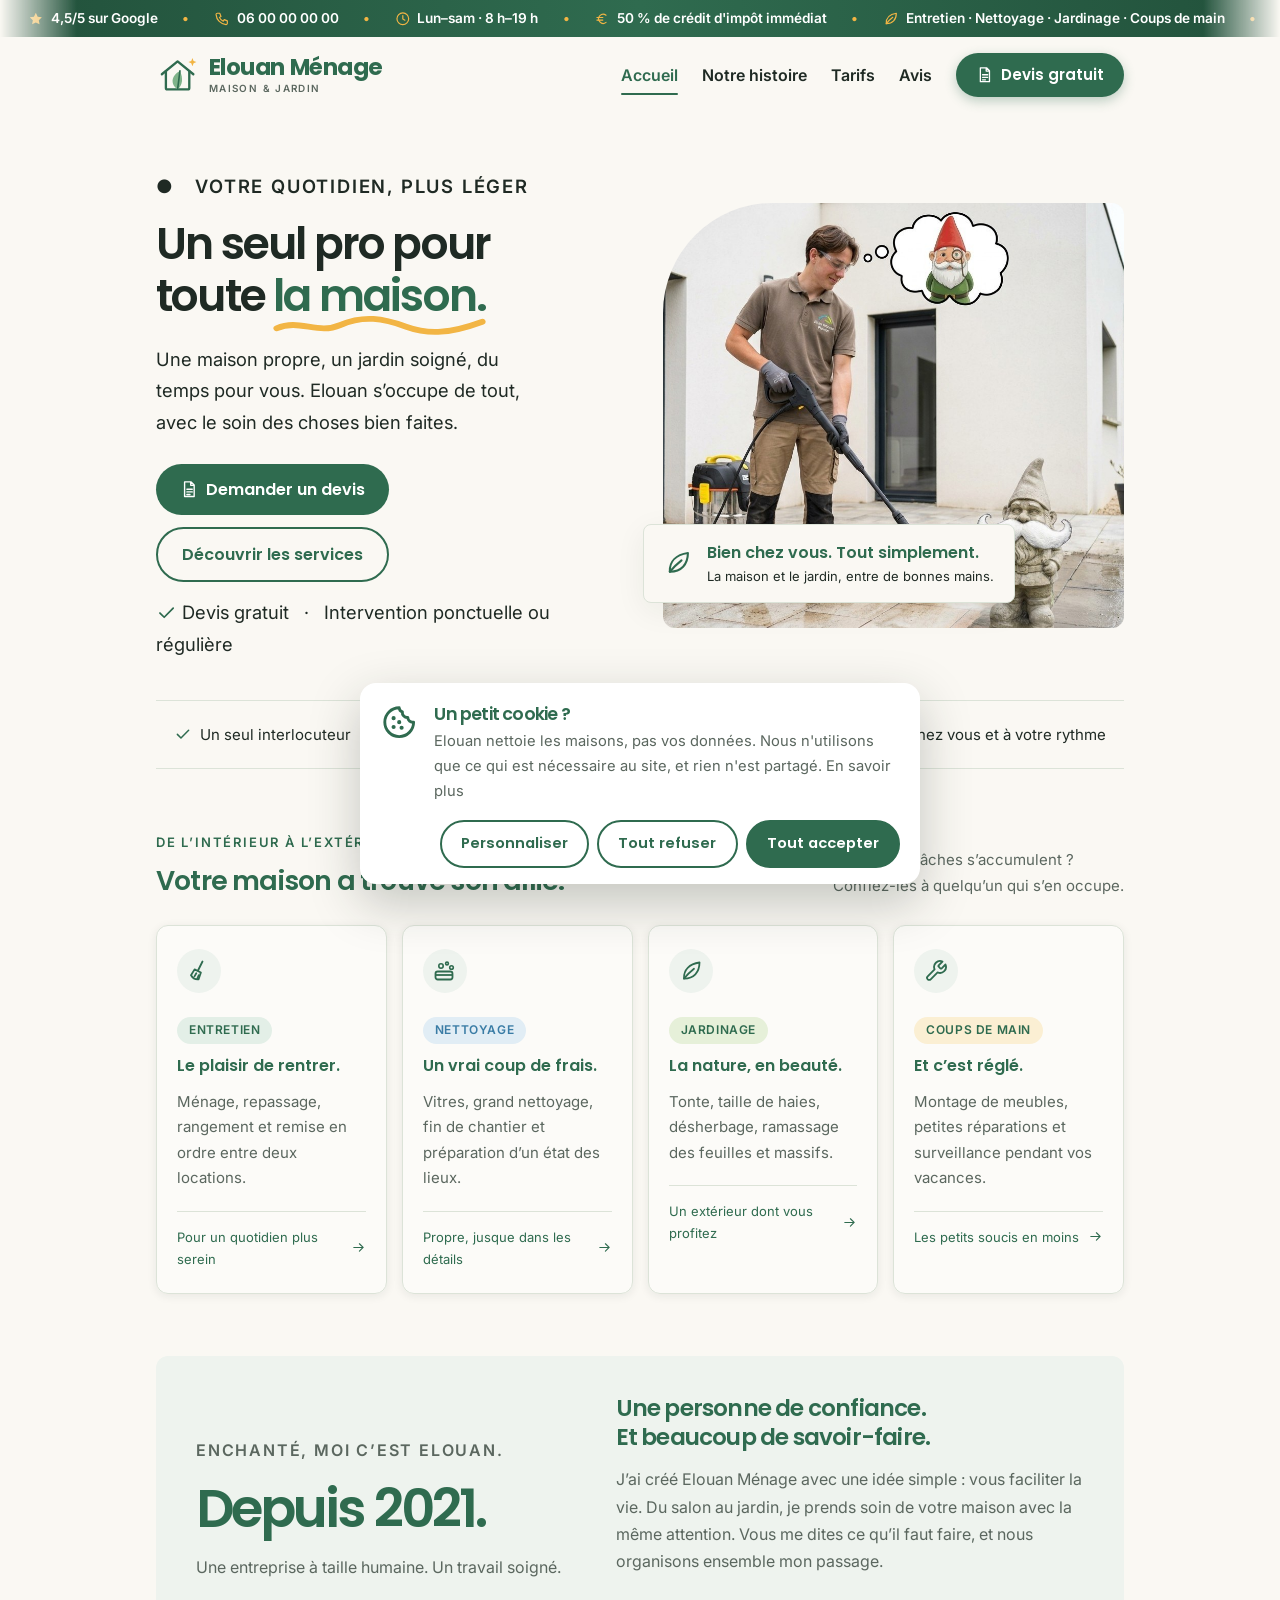
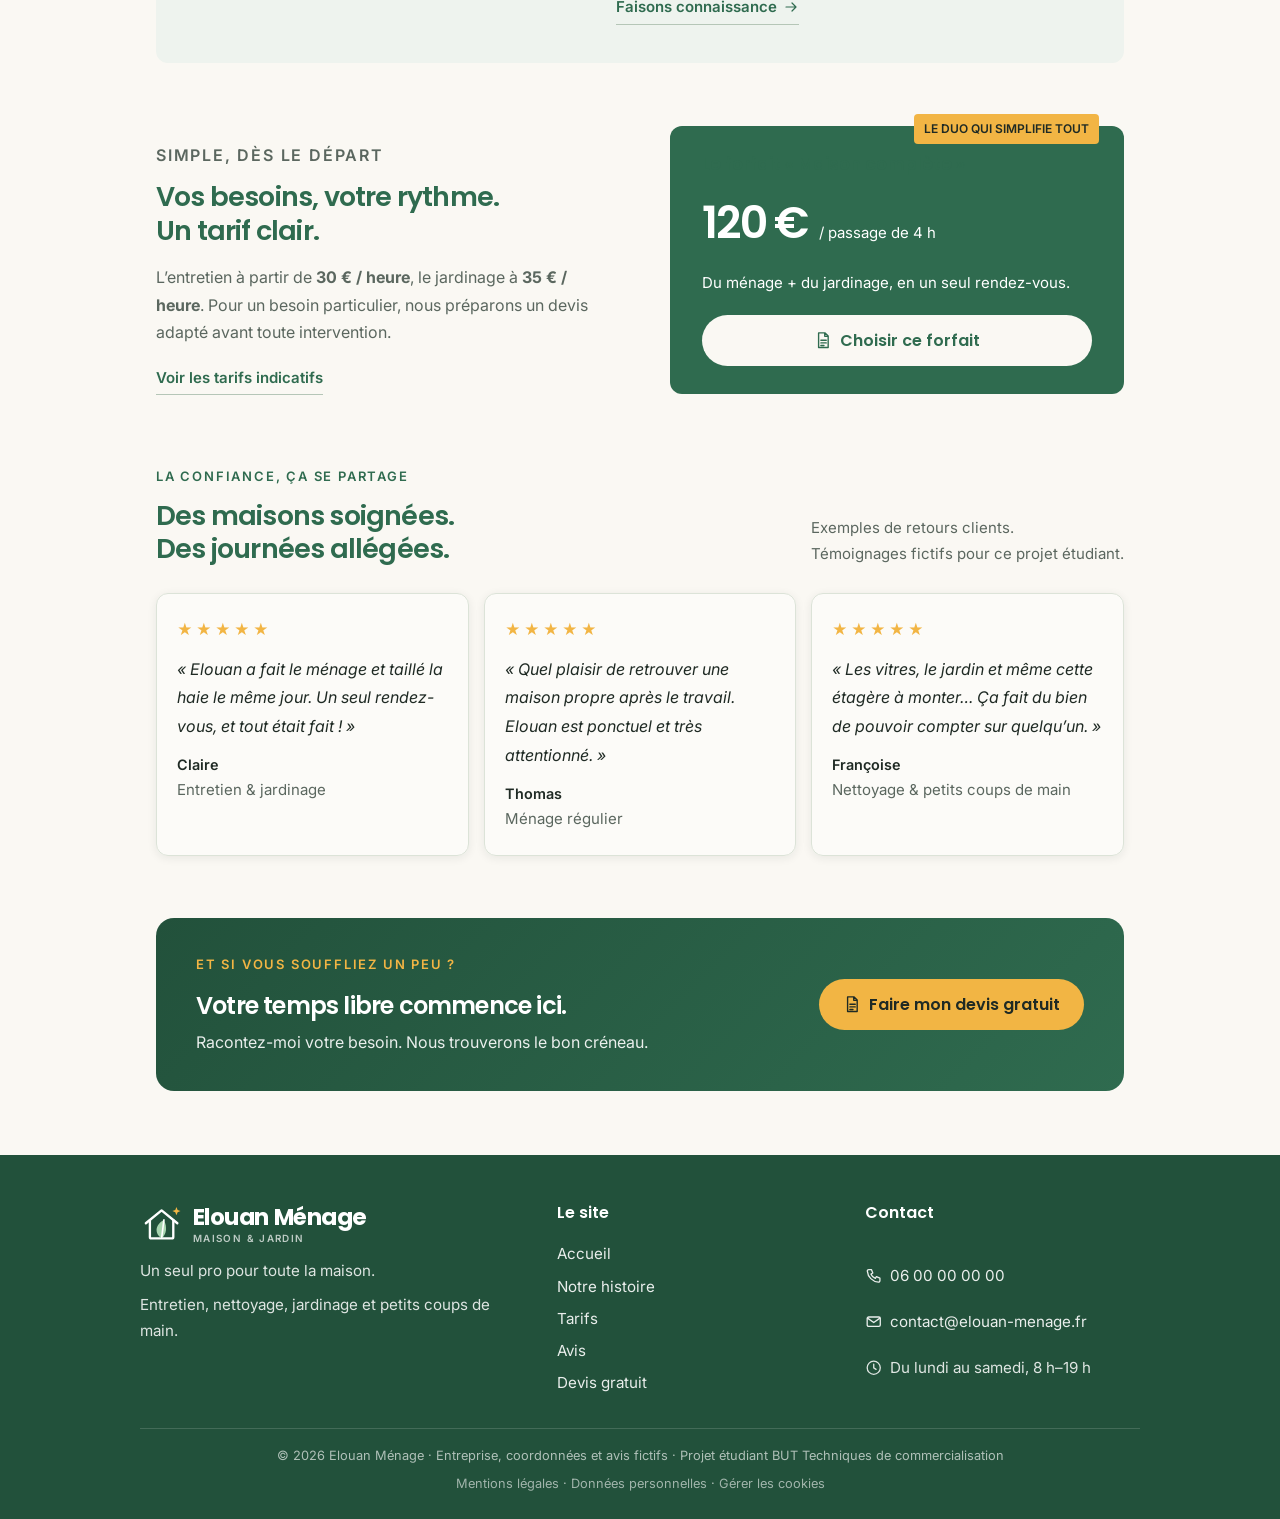
==== commit 6303ae71: "En-tête : menu sur sa propre ligne sous 900 px Entre 640 et 900 px, le bouton « Devis gratuit » pass" ====
--- a/index.html
+++ b/index.html
@@ -30,7 +30,7 @@
         <a href="tarifs.html">Tarifs</a>
         <a href="avis.html">Avis</a>
       </div>
-      <a class="btn btn-nav" href="devis.html"><svg class="ico" aria-hidden="true"><use href="images/icones.svg#document"/></svg>Devis<span class="masque-etroit"> gratuit</span></a>
+      <a class="btn btn-nav" href="devis.html"><svg class="ico" aria-hidden="true"><use href="images/icones.svg#document"/></svg><span>Devis<span class="masque-etroit"> gratuit</span></span></a>
     </nav>
   </header>
 <main id="contenu"><section class="hero"><div><p class="eyebrow">● &nbsp; Votre quotidien, plus léger</p><h1>Un seul pro pour<br>toute <em class="souligne">la maison.</em></h1><p class="lead">Une maison propre, un jardin soigné, du temps pour vous. Elouan s’occupe de tout, avec le soin des choses bien faites.</p><div class="actions"><a class="btn" href="devis.html"><svg class="ico" aria-hidden="true"><use href="images/icones.svg#document"/></svg>Demander un devis</a><a class="btn btn-secondaire" href="#services">Découvrir les services</a></div><p class="note"><svg class="ico" aria-hidden="true"><use href="images/icones.svg#check"/></svg> Devis gratuit &nbsp; · &nbsp; Intervention ponctuelle ou régulière</p></div><div class="photo"><img style="object-position:72% center" src="images/accueil-terrasse-nain.jpg" alt="Elouan nettoie une terrasse au nettoyeur haute pression, sous l'œil d'un nain de jardin à moustache" width="1280" height="832" fetchpriority="high"><div class="photo-label"><span><svg class="ico" aria-hidden="true"><use href="images/icones.svg#feuille"/></svg></span><div><b>Bien chez vous. Tout simplement.</b>La maison et le jardin, entre de bonnes mains.</div></div></div></section><div class="benefits"><div><span><svg class="ico" aria-hidden="true"><use href="images/icones.svg#check"/></svg></span>Un seul interlocuteur</div><div><span><svg class="ico" aria-hidden="true"><use href="images/icones.svg#horloge"/></svg></span>Un créneau, plusieurs tâches</div><div><span><svg class="ico" aria-hidden="true"><use href="images/icones.svg#coeur"/></svg></span>Le soin du détail</div><div><span><svg class="ico" aria-hidden="true"><use href="images/icones.svg#maison"/></svg></span>Chez vous et à votre rythme</div></div><section class="section" id="services"><div class="section-head"><div><p class="eyebrow">De l’intérieur à l’extérieur</p><h2>Votre maison a trouvé son allié.</h2></div><p>Les petites tâches s’accumulent ?<br>Confiez-les à quelqu’un qui s’en occupe.</p></div><div class="grille"><article class="carte"><span class="icon" aria-hidden="true"><svg class="ico" aria-hidden="true"><use href="images/icones.svg#balai"/></svg></span><span class="badge badge-entretien">ENTRETIEN</span><h3>Le plaisir de rentrer.</h3><p>Ménage, repassage, rangement et remise en ordre entre deux locations.</p><a class="card-bottom" href="devis.html?service=entretien">Pour un quotidien plus serein <svg class="ico" aria-hidden="true"><use href="images/icones.svg#fleche"/></svg></a></article><article class="carte"><span class="icon" aria-hidden="true"><svg class="ico" aria-hidden="true"><use href="images/icones.svg#eponge"/></svg></span><span class="badge badge-nettoyage">NETTOYAGE</span><h3>Un vrai coup de frais.</h3><p>Vitres, grand nettoyage, fin de chantier et préparation d’un état des lieux.</p><a class="card-bottom" href="devis.html?service=nettoyage">Propre, jusque dans les détails <svg class="ico" aria-hidden="true"><use href="images/icones.svg#fleche"/></svg></a></article><article class="carte"><span class="icon" aria-hidden="true"><svg class="ico" aria-hidden="true"><use href="images/icones.svg#feuille"/></svg></span><span class="badge badge-jardinage">JARDINAGE</span><h3>La nature, en beauté.</h3><p>Tonte, taille de haies, désherbage, ramassage des feuilles et massifs.</p><a class="card-bottom" href="devis.html?service=jardinage">Un extérieur dont vous profitez <svg class="ico" aria-hidden="true"><use href="images/icones.svg#fleche"/></svg></a></article><article class="carte"><span class="icon" aria-hidden="true"><svg class="ico" aria-hidden="true"><use href="images/icones.svg#cle"/></svg></span><span class="badge badge-coup-de-main">COUPS DE MAIN</span><h3>Et c’est réglé.</h3><p>Montage de meubles, petites réparations et surveillance pendant vos vacances.</p><a class="card-bottom" href="devis.html?service=coup-de-main">Les petits soucis en moins <svg class="ico" aria-hidden="true"><use href="images/icones.svg#fleche"/></svg></a></article></div></section><section class="story" id="histoire"><div><p class="eyebrow">Enchanté, moi c’est Elouan.</p><div class="since">Depuis 2021.<small>Une entreprise à taille humaine. Un travail soigné.</small></div></div><div><h2>Une personne de confiance.<br>Et beaucoup de savoir-faire.</h2><p>J’ai créé Elouan Ménage avec une idée simple : vous faciliter la vie. Du salon au jardin, je prends soin de votre maison avec la même attention. Vous me dites ce qu’il faut faire, et nous organisons ensemble mon passage.</p><a class="text-link" href="notre-histoire.html">Faisons connaissance <svg class="ico" aria-hidden="true"><use href="images/icones.svg#fleche"/></svg></a></div></section><section class="section pricing" id="tarifs"><div><p class="eyebrow">Simple, dès le départ</p><h2>Vos besoins, votre rythme.<br>Un tarif clair.</h2><p>L’entretien à partir de <strong>30 € / heure</strong>, le jardinage à <strong>35 € / heure</strong>. Pour un besoin particulier, nous préparons un devis adapté avant toute intervention.</p><details><summary class="text-link">Voir les tarifs indicatifs</summary><p>Grand nettoyage : à partir de 150 €.<br>Les prix seront précisés dans votre devis.</p></details></div><article class="price-card"><span class="tag">LE DUO QUI SIMPLIFIE TOUT</span><h3>Le forfait « Maison complète »</h3><div class="price">120 €<small>/ passage de 4 h</small></div><p>Du ménage + du jardinage, en un seul rendez-vous.</p><a class="btn" href="devis.html?formule=maison-complete"><svg class="ico" aria-hidden="true"><use href="images/icones.svg#document"/></svg>Choisir ce forfait</a></article></section><section class="section reviews" id="avis"><div class="section-head"><div><p class="eyebrow">La confiance, ça se partage</p><h2>Des maisons soignées.<br>Des journées allégées.</h2></div><p>Exemples de retours clients.<br>Témoignages fictifs pour ce projet étudiant.</p></div><div class="grille"><article class="carte avis"><p class="etoiles" aria-label="5 sur 5">★★★★★</p><blockquote>« Elouan a fait le ménage et taillé la haie le même jour. Un seul rendez-vous, et tout était fait ! »</blockquote><p class="auteur">Claire</p><p>Entretien & jardinage</p></article><article class="carte avis"><p class="etoiles" aria-label="5 sur 5">★★★★★</p><blockquote>« Quel plaisir de retrouver une maison propre après le travail. Elouan est ponctuel et très attentionné. »</blockquote><p class="auteur">Thomas</p><p>Ménage régulier</p></article><article class="carte avis"><p class="etoiles" aria-label="5 sur 5">★★★★★</p><blockquote>« Les vitres, le jardin et même cette étagère à monter… Ça fait du bien de pouvoir compter sur quelqu’un. »</blockquote><p class="auteur">Françoise</p><p>Nettoyage & petits coups de main</p></article></div></section><section class="cta" id="contact"><div><p class="eyebrow">Et si vous souffliez un peu ?</p><h2>Votre temps libre commence ici.</h2><p>Racontez-moi votre besoin. Nous trouverons le bon créneau.</p></div><a class="btn" href="devis.html"><svg class="ico" aria-hidden="true"><use href="images/icones.svg#document"/></svg>Faire mon devis gratuit</a></section></main>
--- a/style.css
+++ b/style.css
@@ -315,13 +315,14 @@
 
 @media (max-width: 900px) {
   .autres-pages { grid-template-columns: 1fr; }
-}
-@media (max-width: 640px) {
+  /* Tablette et téléphone : le menu passe sur sa propre ligne sous le logo */
   .entete nav { gap: .5rem 1rem; }
-  main section { scroll-margin-top: 150px; }
   .liens-nav { order: 3; width: 100%; gap: 1.1rem; overflow-x: auto; scrollbar-width: none; }
   .liens-nav::-webkit-scrollbar { display: none; }
   .liens-nav a { white-space: nowrap; }
+}
+@media (max-width: 640px) {
+  main section { scroll-margin-top: 150px; }
   nav .btn-nav { padding: .45rem 1rem; font-size: .9rem; }
   .cta-reserver { padding: 2.25rem 1.25rem; }
   .pied-grille { grid-template-columns: 1fr 1fr; }
